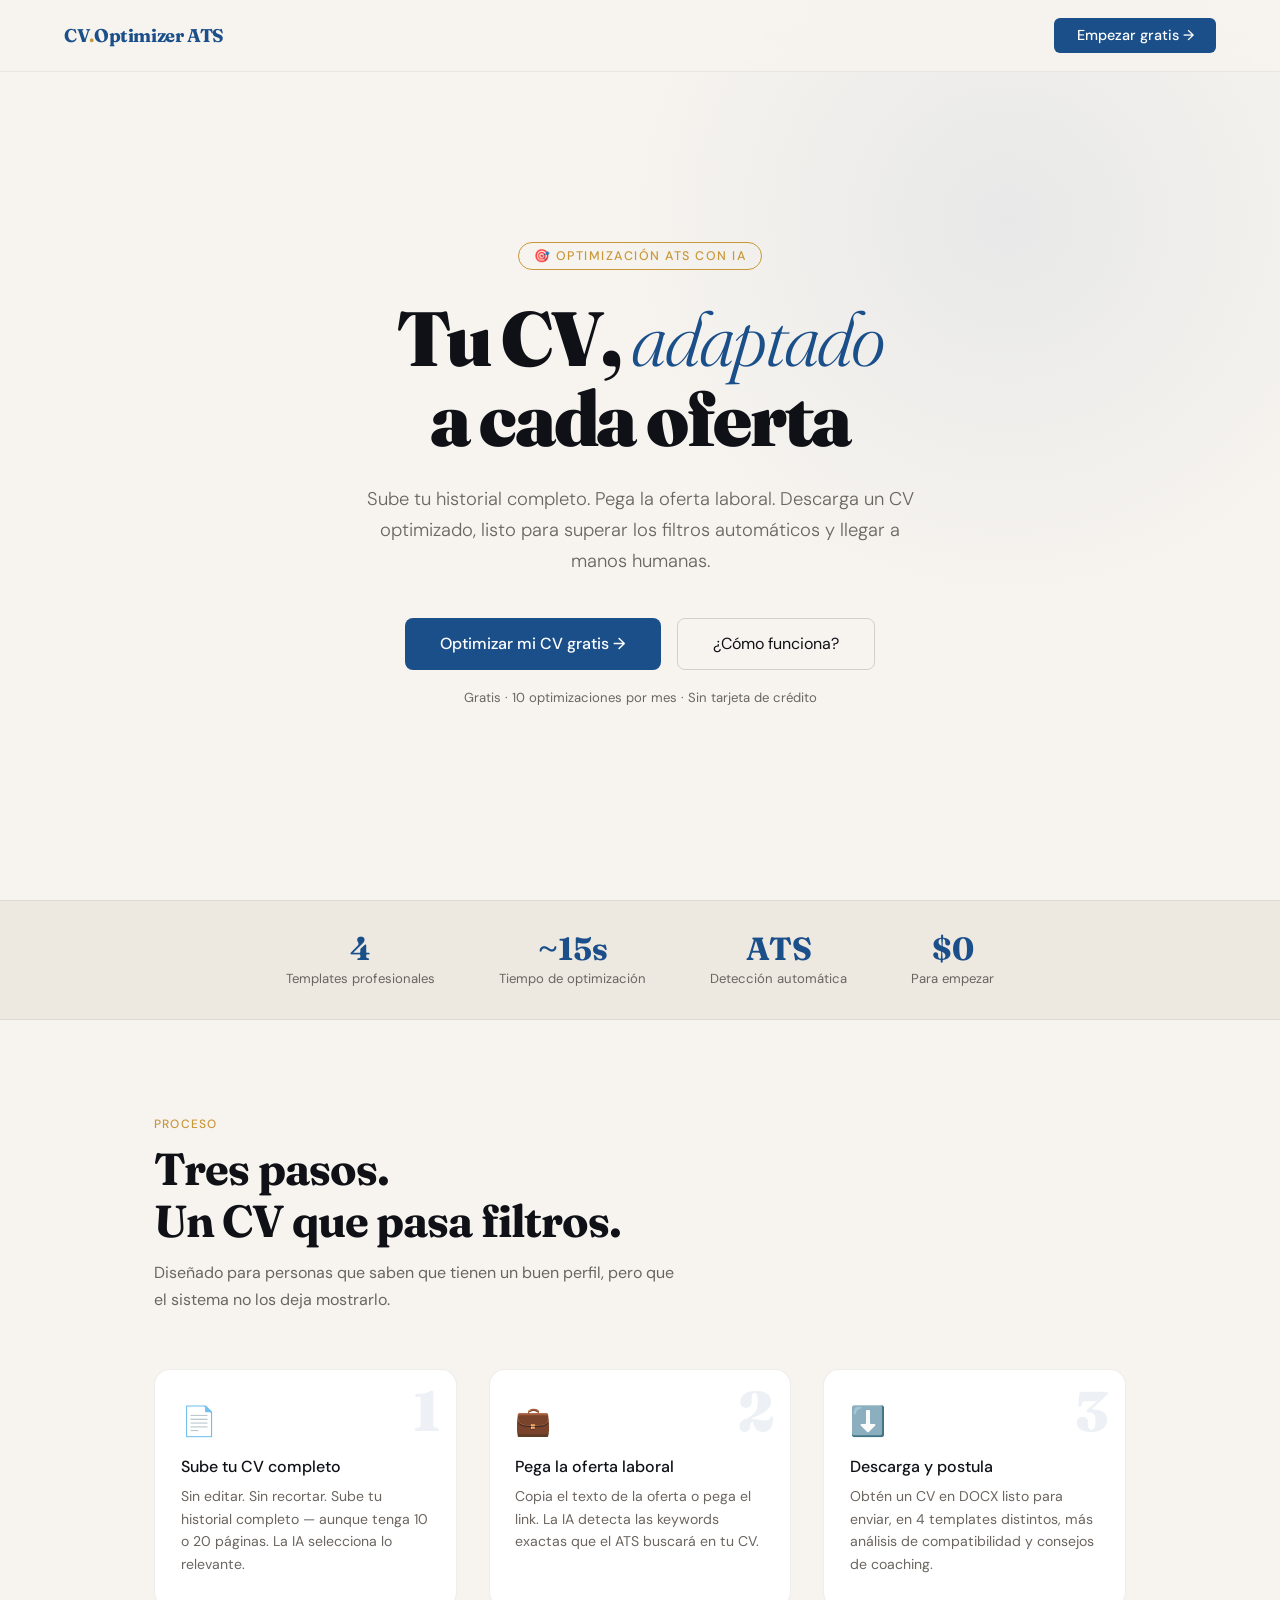
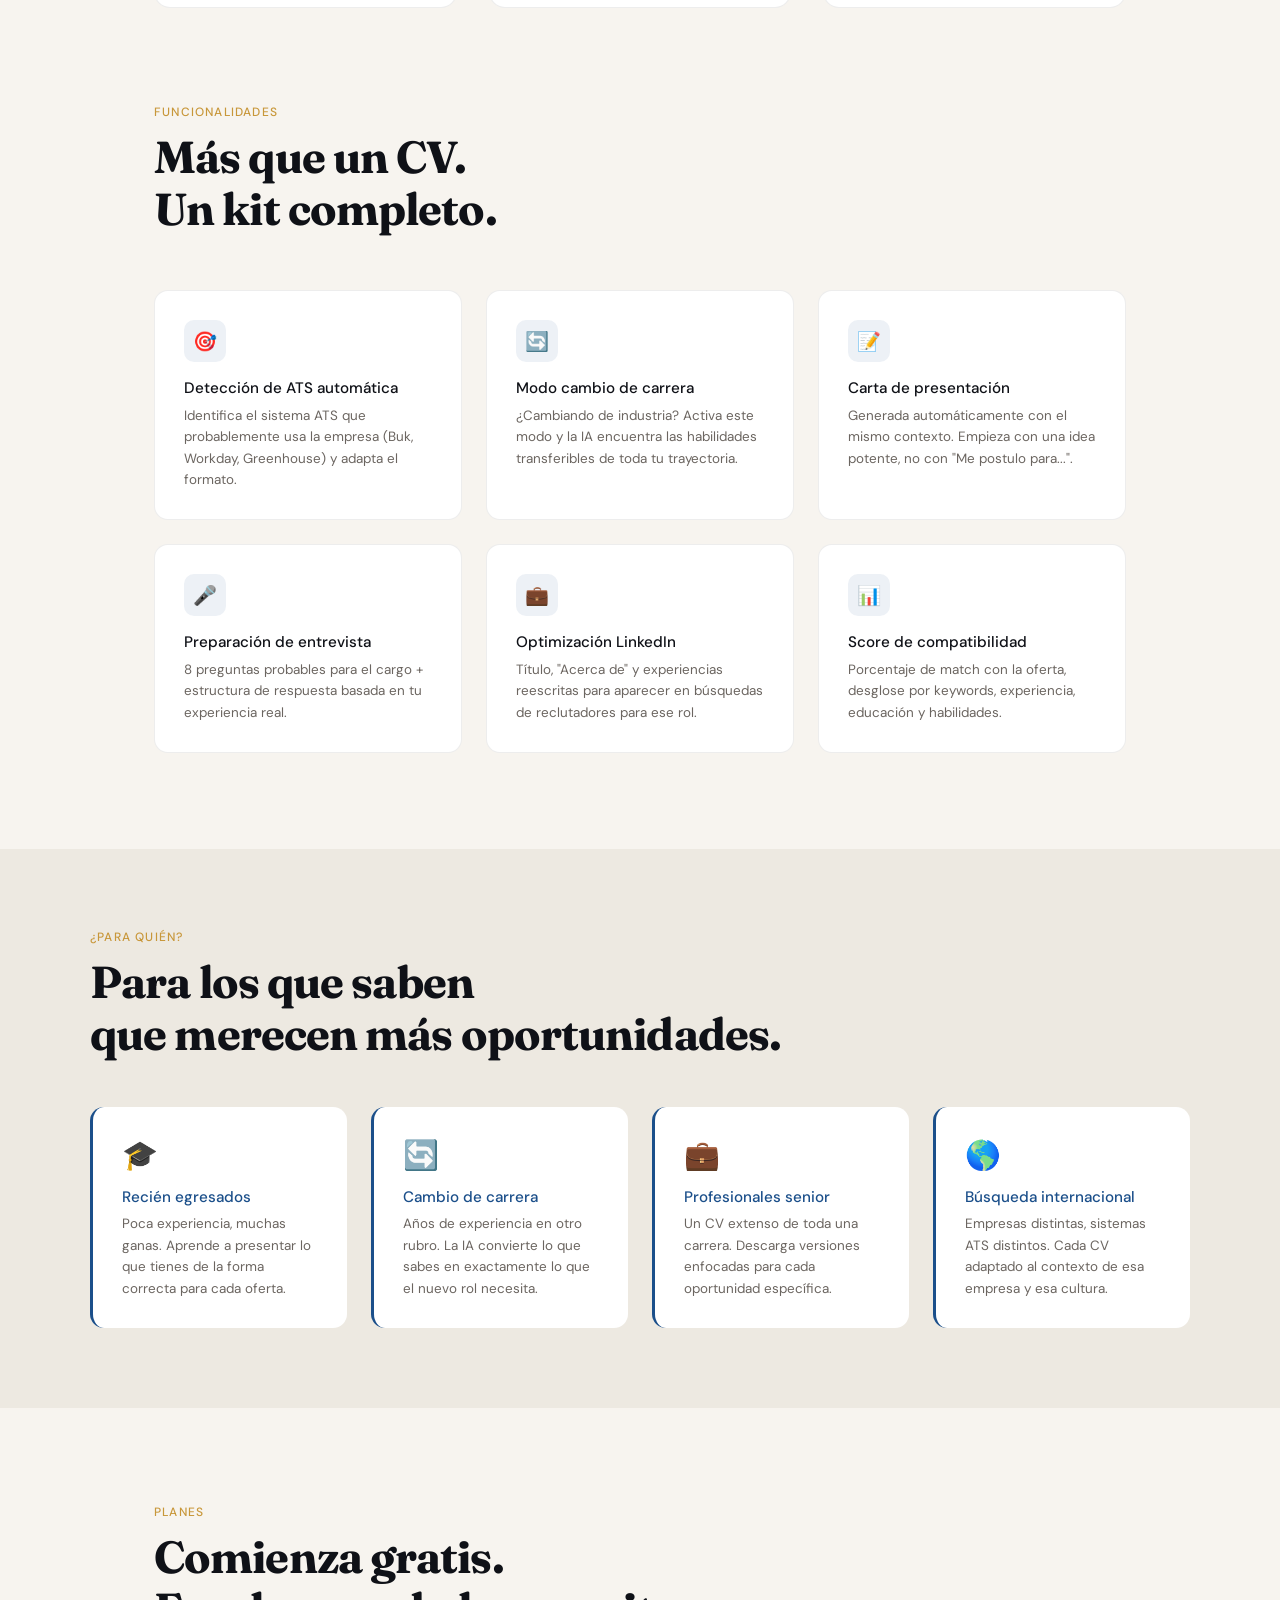
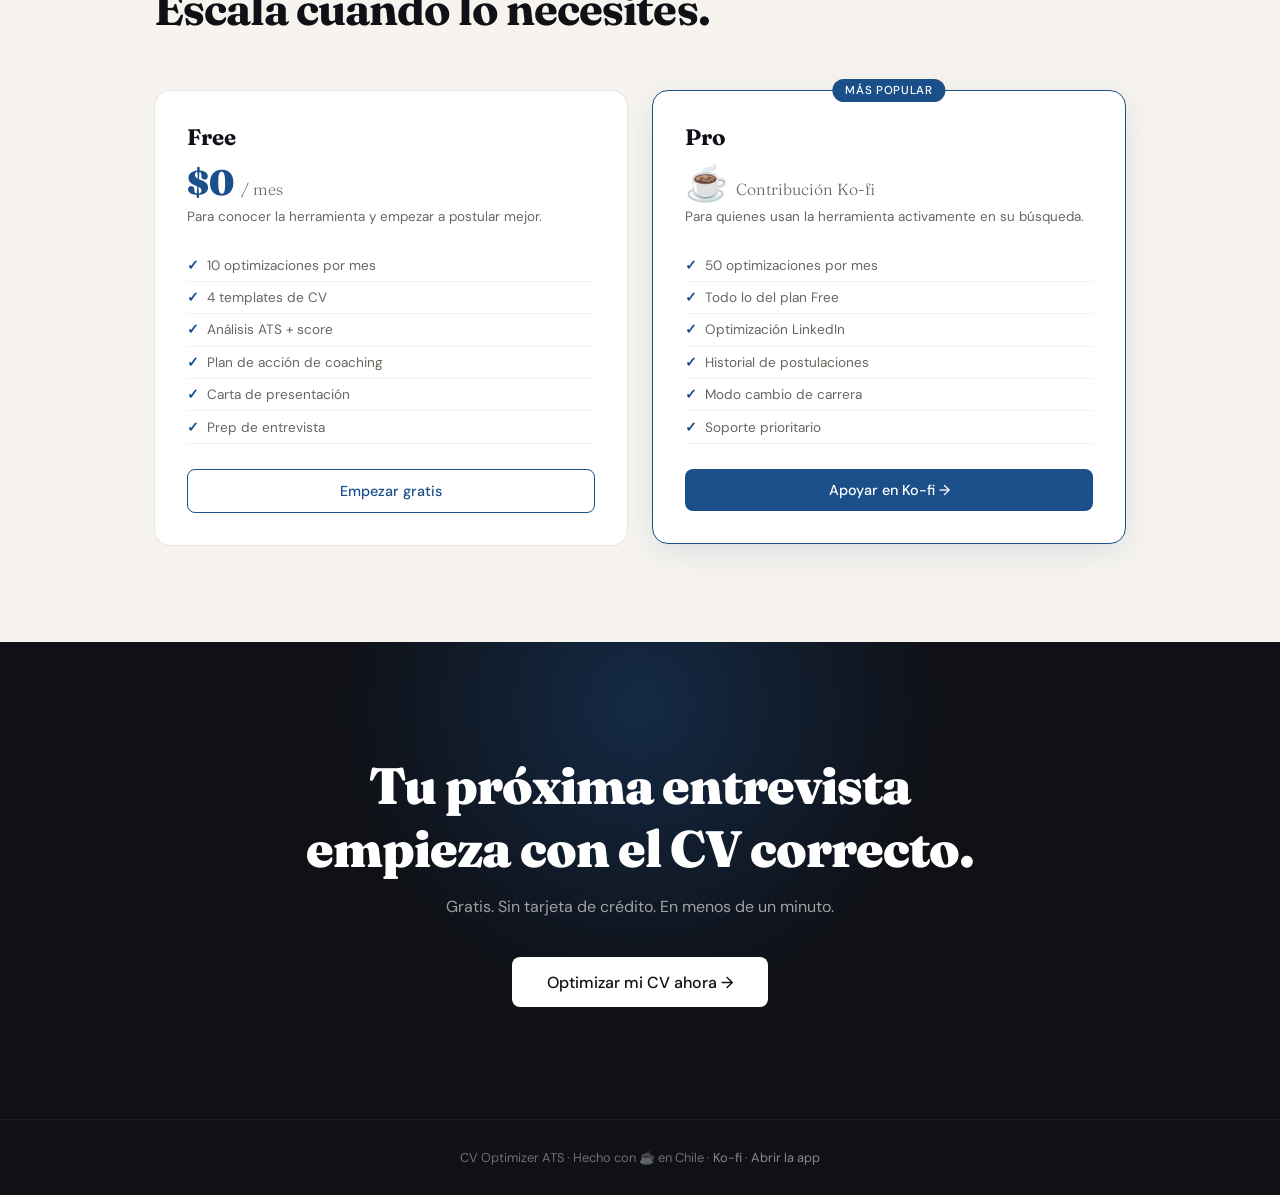
==== index.html @ 33d3f341 "Add files via upload" ====
<!DOCTYPE html>
<html lang="es">
<head>
  <meta charset="UTF-8">
  <meta name="viewport" content="width=device-width, initial-scale=1.0">
  <title>CV Optimizer ATS — Tu experiencia, optimizada para cada oportunidad</title>
  <meta name="description" content="Sube tu CV completo, pega la oferta laboral, descarga tu CV adaptado y listo para enviar. Supera los filtros ATS automáticos.">
  <link rel="preconnect" href="https://fonts.googleapis.com">
  <link href="https://fonts.googleapis.com/css2?family=Fraunces:ital,wght@0,300;0,700;0,900;1,300&family=DM+Sans:wght@300;400;500&display=swap" rel="stylesheet">
  <style>
    *, *::before, *::after { box-sizing: border-box; margin: 0; padding: 0; }

    :root {
      --ink:    #0F1117;
      --paper:  #F7F4EF;
      --cream:  #EDE9E1;
      --blue:   #1B4F8A;
      --blue-lt:#2E75B6;
      --gold:   #C8973A;
      --muted:  #6B6560;
      --white:  #FFFFFF;
    }

    html { scroll-behavior: smooth; }

    body {
      font-family: 'DM Sans', sans-serif;
      background: var(--paper);
      color: var(--ink);
      overflow-x: hidden;
    }

    /* ── NAV ── */
    nav {
      position: fixed; top: 0; left: 0; right: 0; z-index: 100;
      display: flex; align-items: center; justify-content: space-between;
      padding: 1.1rem 5%;
      background: rgba(247,244,239,0.92);
      backdrop-filter: blur(12px);
      border-bottom: 1px solid rgba(0,0,0,0.06);
    }
    .nav-logo {
      font-family: 'Fraunces', serif;
      font-weight: 700; font-size: 1.15rem;
      color: var(--blue); letter-spacing: -0.02em;
    }
    .nav-logo span { color: var(--gold); }
    .nav-cta {
      background: var(--blue); color: var(--white);
      padding: 0.55rem 1.4rem; border-radius: 6px;
      text-decoration: none; font-size: 0.9rem; font-weight: 500;
      transition: background 0.2s, transform 0.15s;
    }
    .nav-cta:hover { background: var(--blue-lt); transform: translateY(-1px); }

    /* ── HERO ── */
    .hero {
      min-height: 100vh;
      display: grid; place-items: center;
      padding: 8rem 5% 5rem;
      position: relative; overflow: hidden;
    }
    .hero::before {
      content: '';
      position: absolute; top: -20%; right: -10%;
      width: 70vw; height: 70vw; max-width: 800px; max-height: 800px;
      border-radius: 50%;
      background: radial-gradient(circle, rgba(27,79,138,0.07) 0%, transparent 70%);
      pointer-events: none;
    }
    .hero-inner { max-width: 780px; text-align: center; }

    .eyebrow {
      display: inline-block;
      font-size: 0.78rem; font-weight: 500; letter-spacing: 0.12em;
      text-transform: uppercase; color: var(--gold);
      border: 1px solid var(--gold); border-radius: 20px;
      padding: 0.3rem 0.9rem; margin-bottom: 1.8rem;
      opacity: 0; animation: fadeUp 0.6s 0.1s ease forwards;
    }
    h1 {
      font-family: 'Fraunces', serif;
      font-size: clamp(2.8rem, 6vw, 5rem);
      font-weight: 900; line-height: 1.05;
      letter-spacing: -0.03em; color: var(--ink);
      margin-bottom: 1.5rem;
      opacity: 0; animation: fadeUp 0.7s 0.2s ease forwards;
    }
    h1 em {
      font-style: italic; color: var(--blue);
      font-weight: 300;
    }
    .hero-sub {
      font-size: 1.15rem; color: var(--muted);
      line-height: 1.7; max-width: 560px; margin: 0 auto 2.5rem;
      font-weight: 300;
      opacity: 0; animation: fadeUp 0.7s 0.35s ease forwards;
    }
    .hero-btns {
      display: flex; gap: 1rem; justify-content: center; flex-wrap: wrap;
      opacity: 0; animation: fadeUp 0.7s 0.5s ease forwards;
    }
    .btn-primary {
      background: var(--blue); color: var(--white);
      padding: 0.9rem 2.2rem; border-radius: 8px;
      text-decoration: none; font-size: 1rem; font-weight: 500;
      transition: all 0.2s; display: inline-flex; align-items: center; gap: 0.5rem;
    }
    .btn-primary:hover { background: var(--blue-lt); transform: translateY(-2px); box-shadow: 0 8px 24px rgba(27,79,138,0.25); }
    .btn-secondary {
      background: transparent; color: var(--ink);
      padding: 0.9rem 2.2rem; border-radius: 8px;
      text-decoration: none; font-size: 1rem; font-weight: 400;
      border: 1.5px solid rgba(0,0,0,0.15);
      transition: all 0.2s;
    }
    .btn-secondary:hover { border-color: var(--blue); color: var(--blue); }

    .hero-note {
      margin-top: 1.2rem; font-size: 0.82rem; color: var(--muted);
      opacity: 0; animation: fadeUp 0.6s 0.65s ease forwards;
    }

    /* ── STATS STRIP ── */
    .stats {
      background: var(--cream);
      border-top: 1px solid rgba(0,0,0,0.07);
      border-bottom: 1px solid rgba(0,0,0,0.07);
      padding: 2rem 5%;
      display: flex; justify-content: center; gap: 4rem; flex-wrap: wrap;
    }
    .stat { text-align: center; }
    .stat-n {
      font-family: 'Fraunces', serif;
      font-size: 2rem; font-weight: 700; color: var(--blue);
      display: block; line-height: 1;
    }
    .stat-l { font-size: 0.82rem; color: var(--muted); margin-top: 0.3rem; }

    /* ── HOW IT WORKS ── */
    .section { padding: 6rem 5%; max-width: 1100px; margin: 0 auto; }
    .section-label {
      font-size: 0.75rem; font-weight: 500; letter-spacing: 0.1em;
      text-transform: uppercase; color: var(--gold); margin-bottom: 0.7rem;
    }
    .section-title {
      font-family: 'Fraunces', serif;
      font-size: clamp(1.8rem, 3.5vw, 2.8rem);
      font-weight: 700; line-height: 1.15;
      letter-spacing: -0.02em; margin-bottom: 0.8rem;
    }
    .section-sub { font-size: 1rem; color: var(--muted); max-width: 520px; line-height: 1.7; }

    .steps {
      display: grid;
      grid-template-columns: repeat(auto-fit, minmax(220px, 1fr));
      gap: 2rem; margin-top: 3.5rem;
    }
    .step {
      background: var(--white);
      border: 1px solid rgba(0,0,0,0.07);
      border-radius: 16px; padding: 2rem 1.6rem;
      position: relative; overflow: hidden;
      transition: transform 0.2s, box-shadow 0.2s;
    }
    .step:hover { transform: translateY(-4px); box-shadow: 0 12px 32px rgba(0,0,0,0.08); }
    .step-num {
      font-family: 'Fraunces', serif;
      font-size: 3.5rem; font-weight: 900; line-height: 1;
      color: rgba(27,79,138,0.08); position: absolute;
      top: 0.8rem; right: 1rem;
    }
    .step-icon { font-size: 1.8rem; margin-bottom: 1rem; }
    .step h3 { font-size: 1rem; font-weight: 500; margin-bottom: 0.5rem; }
    .step p { font-size: 0.88rem; color: var(--muted); line-height: 1.6; }

    /* ── FEATURES ── */
    .features-grid {
      display: grid;
      grid-template-columns: repeat(auto-fit, minmax(280px, 1fr));
      gap: 1.5rem; margin-top: 3.5rem;
    }
    .feature {
      padding: 1.8rem;
      border: 1px solid rgba(0,0,0,0.07);
      border-radius: 14px; background: var(--white);
      transition: border-color 0.2s;
    }
    .feature:hover { border-color: var(--blue-lt); }
    .feature-icon {
      width: 42px; height: 42px; border-radius: 10px;
      background: rgba(27,79,138,0.08);
      display: flex; align-items: center; justify-content: center;
      font-size: 1.2rem; margin-bottom: 1rem;
    }
    .feature h3 { font-size: 0.95rem; font-weight: 500; margin-bottom: 0.4rem; }
    .feature p { font-size: 0.84rem; color: var(--muted); line-height: 1.6; }

    /* ── WHO IT'S FOR ── */
    .personas {
      background: var(--cream);
      padding: 5rem 5%;
    }
    .personas-inner { max-width: 1100px; margin: 0 auto; }
    .personas-grid {
      display: grid;
      grid-template-columns: repeat(auto-fit, minmax(240px, 1fr));
      gap: 1.5rem; margin-top: 3rem;
    }
    .persona {
      background: var(--white); border-radius: 14px;
      padding: 1.8rem; border-left: 3px solid var(--blue);
    }
    .persona-emoji { font-size: 1.8rem; margin-bottom: 0.8rem; }
    .persona h3 { font-size: 0.95rem; font-weight: 500; margin-bottom: 0.4rem; color: var(--blue); }
    .persona p { font-size: 0.84rem; color: var(--muted); line-height: 1.6; }

    /* ── PLANS ── */
    .plans {
      display: grid;
      grid-template-columns: repeat(auto-fit, minmax(260px, 1fr));
      gap: 1.5rem; margin-top: 3.5rem; align-items: start;
    }
    .plan {
      border: 1.5px solid rgba(0,0,0,0.1);
      border-radius: 16px; padding: 2rem;
      background: var(--white);
    }
    .plan.featured {
      border-color: var(--blue);
      box-shadow: 0 8px 32px rgba(27,79,138,0.12);
      position: relative;
    }
    .plan-badge {
      position: absolute; top: -12px; left: 50%; transform: translateX(-50%);
      background: var(--blue); color: var(--white);
      font-size: 0.72rem; font-weight: 500; letter-spacing: 0.06em;
      padding: 0.25rem 0.8rem; border-radius: 20px;
      text-transform: uppercase;
    }
    .plan-name { font-family: 'Fraunces', serif; font-size: 1.4rem; font-weight: 700; }
    .plan-price {
      font-family: 'Fraunces', serif;
      font-size: 2.2rem; font-weight: 900; color: var(--blue);
      margin: 0.6rem 0 0.2rem;
    }
    .plan-price span { font-size: 1rem; font-weight: 300; color: var(--muted); }
    .plan-desc { font-size: 0.84rem; color: var(--muted); margin-bottom: 1.4rem; line-height: 1.5; }
    .plan-features { list-style: none; }
    .plan-features li {
      font-size: 0.85rem; padding: 0.45rem 0;
      border-bottom: 1px solid rgba(0,0,0,0.05);
      display: flex; align-items: flex-start; gap: 0.5rem; color: var(--muted);
    }
    .plan-features li::before { content: '✓'; color: var(--blue); flex-shrink: 0; font-weight: 600; }
    .plan-cta {
      display: block; text-align: center; margin-top: 1.6rem;
      background: var(--blue); color: var(--white);
      padding: 0.75rem; border-radius: 8px;
      text-decoration: none; font-size: 0.9rem; font-weight: 500;
      transition: background 0.2s;
    }
    .plan-cta:hover { background: var(--blue-lt); }
    .plan-cta.outline {
      background: transparent; color: var(--blue);
      border: 1.5px solid var(--blue);
    }
    .plan-cta.outline:hover { background: rgba(27,79,138,0.05); }

    /* ── CTA FINAL ── */
    .cta-section {
      text-align: center; padding: 7rem 5%;
      background: var(--ink); color: var(--white);
      position: relative; overflow: hidden;
    }
    .cta-section::before {
      content: '';
      position: absolute; top: -50%; left: 50%; transform: translateX(-50%);
      width: 600px; height: 600px; border-radius: 50%;
      background: radial-gradient(circle, rgba(27,79,138,0.4) 0%, transparent 70%);
      pointer-events: none;
    }
    .cta-section h2 {
      font-family: 'Fraunces', serif;
      font-size: clamp(2rem, 4vw, 3.5rem);
      font-weight: 900; letter-spacing: -0.02em;
      margin-bottom: 1rem; position: relative;
    }
    .cta-section p { color: rgba(255,255,255,0.6); margin-bottom: 2.5rem; font-size: 1rem; position: relative; }
    .cta-section .btn-primary { background: var(--white); color: var(--ink); position: relative; }
    .cta-section .btn-primary:hover { background: var(--cream); }

    /* ── FOOTER ── */
    footer {
      background: var(--ink); color: rgba(255,255,255,0.4);
      text-align: center; padding: 1.8rem 5%;
      font-size: 0.8rem; border-top: 1px solid rgba(255,255,255,0.06);
    }
    footer a { color: rgba(255,255,255,0.5); text-decoration: none; }
    footer a:hover { color: var(--white); }

    /* ── ANIMATIONS ── */
    @keyframes fadeUp {
      from { opacity: 0; transform: translateY(20px); }
      to   { opacity: 1; transform: translateY(0); }
    }
    .reveal {
      opacity: 0; transform: translateY(24px);
      transition: opacity 0.6s ease, transform 0.6s ease;
    }
    .reveal.visible { opacity: 1; transform: translateY(0); }

    /* ── RESPONSIVE ── */
    @media (max-width: 640px) {
      .stats { gap: 2rem; }
      .hero-btns { flex-direction: column; align-items: center; }
      .btn-primary, .btn-secondary { width: 100%; text-align: center; justify-content: center; }
    }
  </style>
</head>
<body>

  <!-- NAV -->
  <nav>
    <div class="nav-logo">CV<span>.</span>Optimizer ATS</div>
    <a href="https://analyze-this-v2.streamlit.app" class="nav-cta" target="_blank">Empezar gratis →</a>
  </nav>

  <!-- HERO -->
  <section class="hero">
    <div class="hero-inner">
      <span class="eyebrow">🎯 Optimización ATS con IA</span>
      <h1>Tu CV, <em>adaptado</em><br>a cada oferta</h1>
      <p class="hero-sub">
        Sube tu historial completo. Pega la oferta laboral. 
        Descarga un CV optimizado, listo para superar los filtros automáticos y llegar a manos humanas.
      </p>
      <div class="hero-btns">
        <a href="https://analyze-this-v2.streamlit.app" class="btn-primary" target="_blank">
          Optimizar mi CV gratis →
        </a>
        <a href="#como-funciona" class="btn-secondary">¿Cómo funciona?</a>
      </div>
      <p class="hero-note">Gratis · 10 optimizaciones por mes · Sin tarjeta de crédito</p>
    </div>
  </section>

  <!-- STATS -->
  <div class="stats reveal">
    <div class="stat">
      <span class="stat-n">4</span>
      <div class="stat-l">Templates profesionales</div>
    </div>
    <div class="stat">
      <span class="stat-n">~15s</span>
      <div class="stat-l">Tiempo de optimización</div>
    </div>
    <div class="stat">
      <span class="stat-n">ATS</span>
      <div class="stat-l">Detección automática</div>
    </div>
    <div class="stat">
      <span class="stat-n">$0</span>
      <div class="stat-l">Para empezar</div>
    </div>
  </div>

  <!-- HOW IT WORKS -->
  <section class="section" id="como-funciona">
    <div class="reveal">
      <p class="section-label">Proceso</p>
      <h2 class="section-title">Tres pasos.<br>Un CV que pasa filtros.</h2>
      <p class="section-sub">Diseñado para personas que saben que tienen un buen perfil, pero que el sistema no los deja mostrarlo.</p>
    </div>
    <div class="steps">
      <div class="step reveal">
        <div class="step-num">1</div>
        <div class="step-icon">📄</div>
        <h3>Sube tu CV completo</h3>
        <p>Sin editar. Sin recortar. Sube tu historial completo — aunque tenga 10 o 20 páginas. La IA selecciona lo relevante.</p>
      </div>
      <div class="step reveal">
        <div class="step-num">2</div>
        <div class="step-icon">💼</div>
        <h3>Pega la oferta laboral</h3>
        <p>Copia el texto de la oferta o pega el link. La IA detecta las keywords exactas que el ATS buscará en tu CV.</p>
      </div>
      <div class="step reveal">
        <div class="step-num">3</div>
        <div class="step-icon">⬇️</div>
        <h3>Descarga y postula</h3>
        <p>Obtén un CV en DOCX listo para enviar, en 4 templates distintos, más análisis de compatibilidad y consejos de coaching.</p>
      </div>
    </div>
  </section>

  <!-- FEATURES -->
  <section class="section" style="padding-top:0">
    <div class="reveal">
      <p class="section-label">Funcionalidades</p>
      <h2 class="section-title">Más que un CV.<br>Un kit completo.</h2>
    </div>
    <div class="features-grid">
      <div class="feature reveal">
        <div class="feature-icon">🎯</div>
        <h3>Detección de ATS automática</h3>
        <p>Identifica el sistema ATS que probablemente usa la empresa (Buk, Workday, Greenhouse) y adapta el formato.</p>
      </div>
      <div class="feature reveal">
        <div class="feature-icon">🔄</div>
        <h3>Modo cambio de carrera</h3>
        <p>¿Cambiando de industria? Activa este modo y la IA encuentra las habilidades transferibles de toda tu trayectoria.</p>
      </div>
      <div class="feature reveal">
        <div class="feature-icon">📝</div>
        <h3>Carta de presentación</h3>
        <p>Generada automáticamente con el mismo contexto. Empieza con una idea potente, no con "Me postulo para...".</p>
      </div>
      <div class="feature reveal">
        <div class="feature-icon">🎤</div>
        <h3>Preparación de entrevista</h3>
        <p>8 preguntas probables para el cargo + estructura de respuesta basada en tu experiencia real.</p>
      </div>
      <div class="feature reveal">
        <div class="feature-icon">💼</div>
        <h3>Optimización LinkedIn</h3>
        <p>Título, "Acerca de" y experiencias reescritas para aparecer en búsquedas de reclutadores para ese rol.</p>
      </div>
      <div class="feature reveal">
        <div class="feature-icon">📊</div>
        <h3>Score de compatibilidad</h3>
        <p>Porcentaje de match con la oferta, desglose por keywords, experiencia, educación y habilidades.</p>
      </div>
    </div>
  </section>

  <!-- WHO IT'S FOR -->
  <section class="personas">
    <div class="personas-inner">
      <div class="reveal">
        <p class="section-label">¿Para quién?</p>
        <h2 class="section-title">Para los que saben<br>que merecen más oportunidades.</h2>
      </div>
      <div class="personas-grid">
        <div class="persona reveal">
          <div class="persona-emoji">🎓</div>
          <h3>Recién egresados</h3>
          <p>Poca experiencia, muchas ganas. Aprende a presentar lo que tienes de la forma correcta para cada oferta.</p>
        </div>
        <div class="persona reveal">
          <div class="persona-emoji">🔄</div>
          <h3>Cambio de carrera</h3>
          <p>Años de experiencia en otro rubro. La IA convierte lo que sabes en exactamente lo que el nuevo rol necesita.</p>
        </div>
        <div class="persona reveal">
          <div class="persona-emoji">💼</div>
          <h3>Profesionales senior</h3>
          <p>Un CV extenso de toda una carrera. Descarga versiones enfocadas para cada oportunidad específica.</p>
        </div>
        <div class="persona reveal">
          <div class="persona-emoji">🌎</div>
          <h3>Búsqueda internacional</h3>
          <p>Empresas distintas, sistemas ATS distintos. Cada CV adaptado al contexto de esa empresa y esa cultura.</p>
        </div>
      </div>
    </div>
  </section>

  <!-- PLANS -->
  <section class="section" id="planes">
    <div class="reveal">
      <p class="section-label">Planes</p>
      <h2 class="section-title">Comienza gratis.<br>Escala cuando lo necesites.</h2>
    </div>
    <div class="plans">
      <div class="plan reveal">
        <div class="plan-name">Free</div>
        <div class="plan-price">$0 <span>/ mes</span></div>
        <p class="plan-desc">Para conocer la herramienta y empezar a postular mejor.</p>
        <ul class="plan-features">
          <li>10 optimizaciones por mes</li>
          <li>4 templates de CV</li>
          <li>Análisis ATS + score</li>
          <li>Plan de acción de coaching</li>
          <li>Carta de presentación</li>
          <li>Prep de entrevista</li>
        </ul>
        <a href="https://analyze-this-v2.streamlit.app" class="plan-cta outline" target="_blank">Empezar gratis</a>
      </div>
      <div class="plan featured reveal">
        <div class="plan-badge">Más popular</div>
        <div class="plan-name">Pro</div>
        <div class="plan-price">☕ <span>Contribución Ko-fi</span></div>
        <p class="plan-desc">Para quienes usan la herramienta activamente en su búsqueda.</p>
        <ul class="plan-features">
          <li>50 optimizaciones por mes</li>
          <li>Todo lo del plan Free</li>
          <li>Optimización LinkedIn</li>
          <li>Historial de postulaciones</li>
          <li>Modo cambio de carrera</li>
          <li>Soporte prioritario</li>
        </ul>
        <a href="https://ko-fi.com/analyzethis" class="plan-cta" target="_blank">Apoyar en Ko-fi →</a>
      </div>
    </div>
  </section>

  <!-- CTA FINAL -->
  <section class="cta-section">
    <h2>Tu próxima entrevista<br>empieza con el CV correcto.</h2>
    <p>Gratis. Sin tarjeta de crédito. En menos de un minuto.</p>
    <a href="https://analyze-this-v2.streamlit.app" class="btn-primary" target="_blank">
      Optimizar mi CV ahora →
    </a>
  </section>

  <!-- FOOTER -->
  <footer>
    <p>
      CV Optimizer ATS · Hecho con ☕ en Chile ·
      <a href="https://ko-fi.com/analyzethis" target="_blank">Ko-fi</a> ·
      <a href="https://analyze-this-v2.streamlit.app" target="_blank">Abrir la app</a>
    </p>
  </footer>

  <script>
    // Scroll reveal
    const observer = new IntersectionObserver((entries) => {
      entries.forEach(e => {
        if (e.isIntersecting) {
          e.target.classList.add('visible');
          // Stagger children
          const children = e.target.parentElement?.querySelectorAll('.reveal');
          if (children) {
            [...children].forEach((el, i) => {
              el.style.transitionDelay = `${i * 0.08}s`;
            });
          }
        }
      });
    }, { threshold: 0.1, rootMargin: '0px 0px -40px 0px' });

    document.querySelectorAll('.reveal').forEach(el => observer.observe(el));
  </script>
</body>
</html>
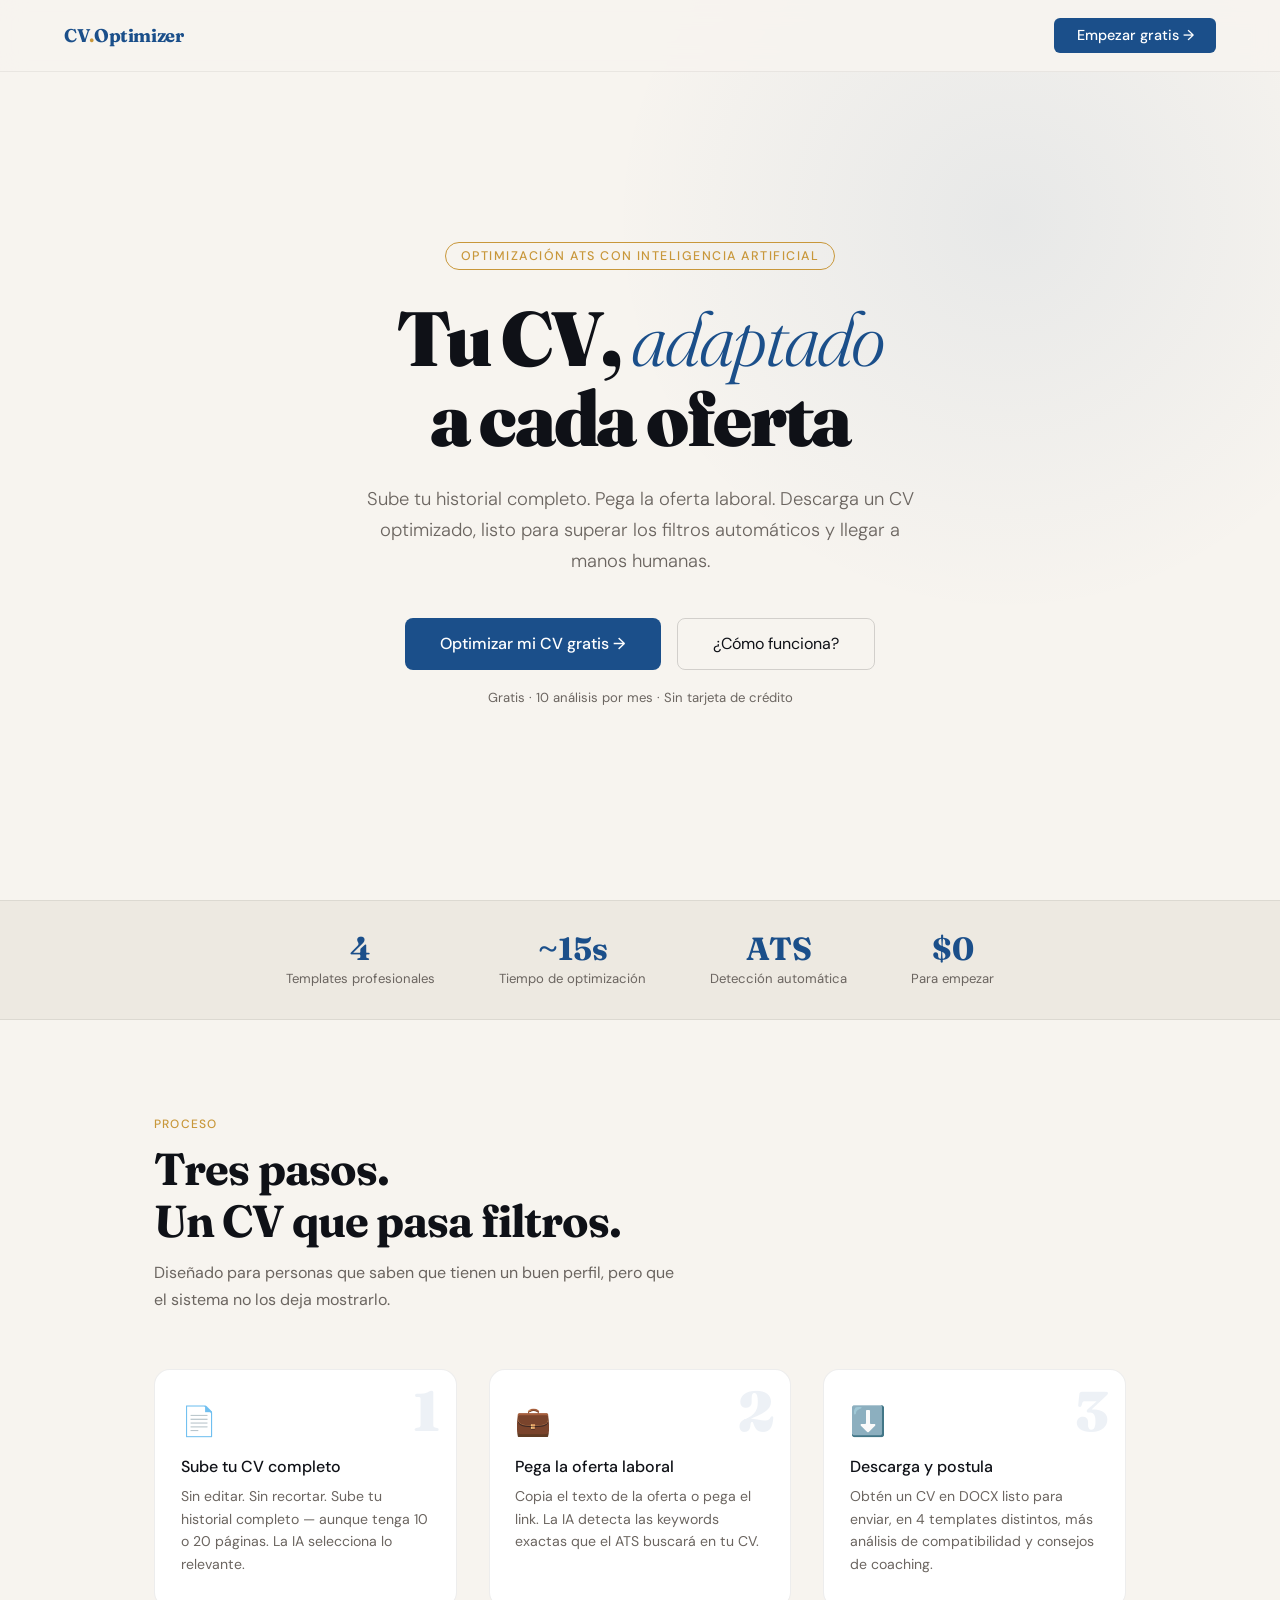
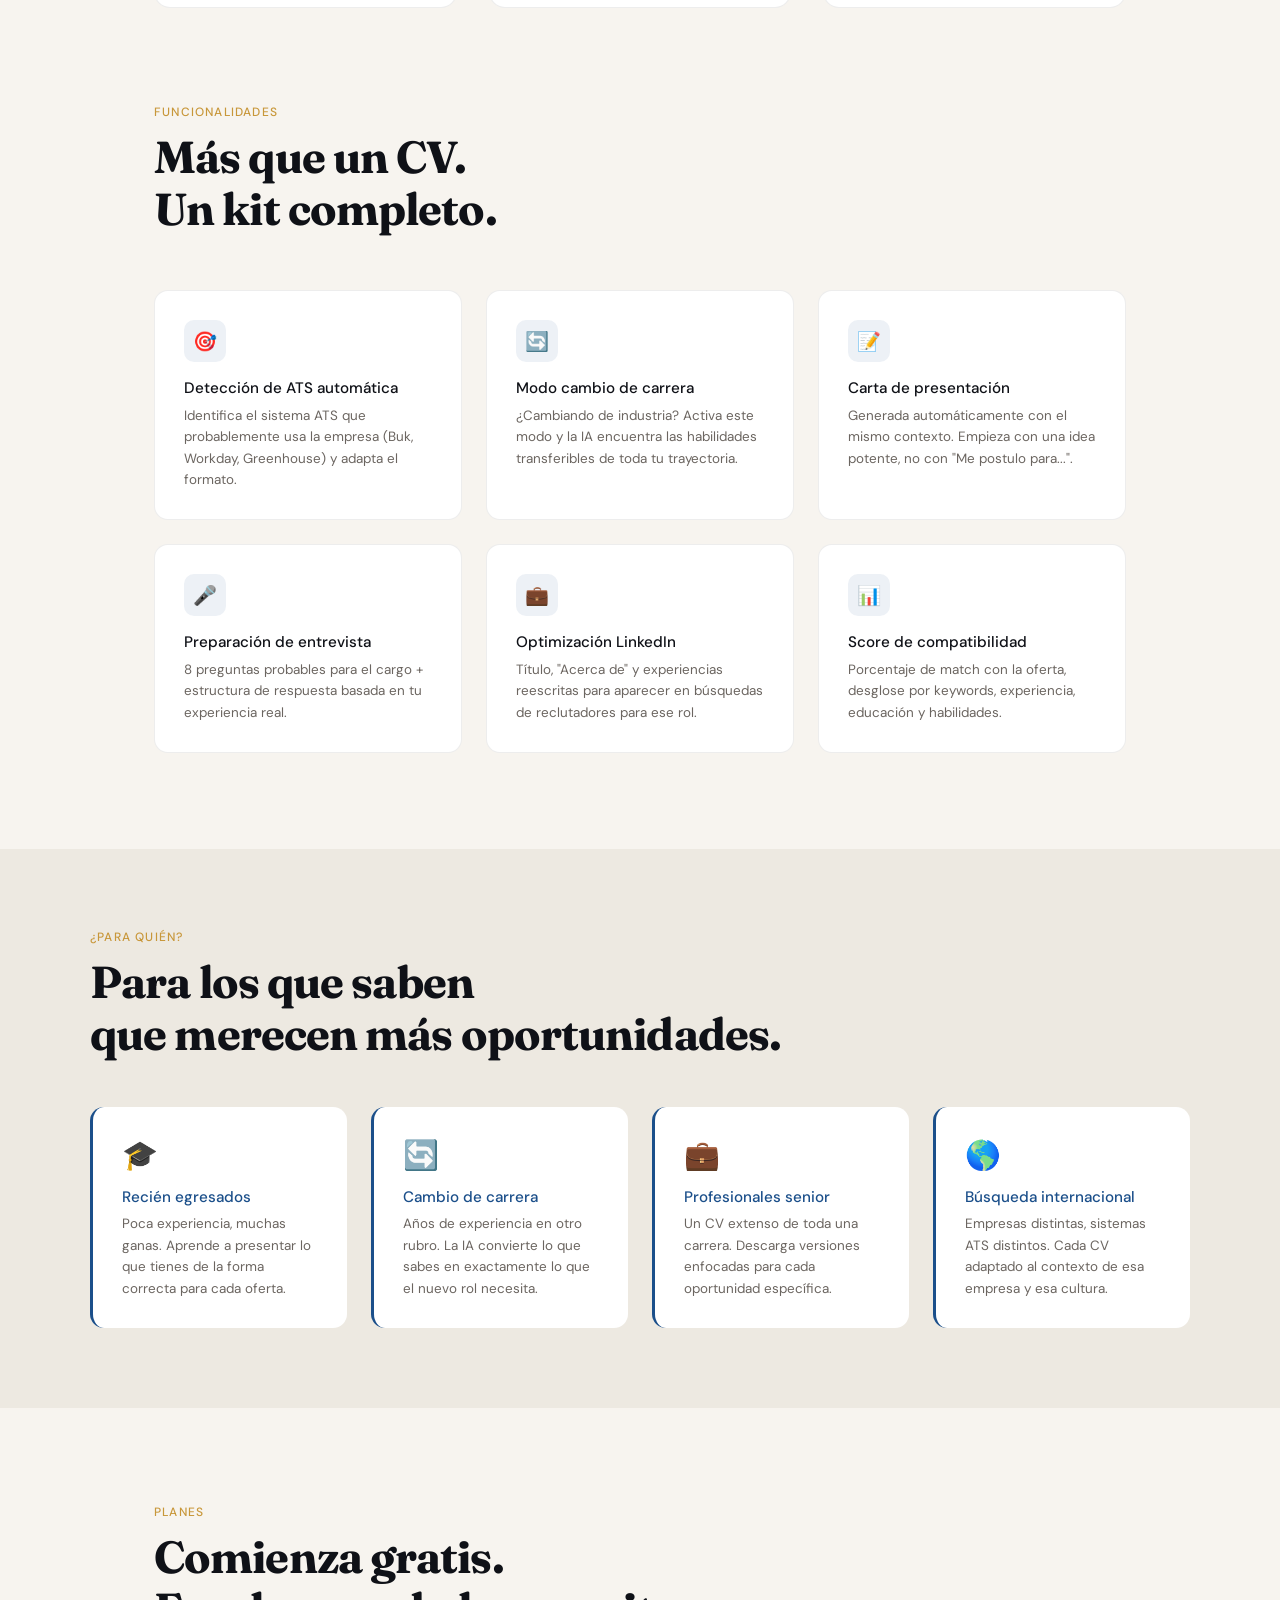
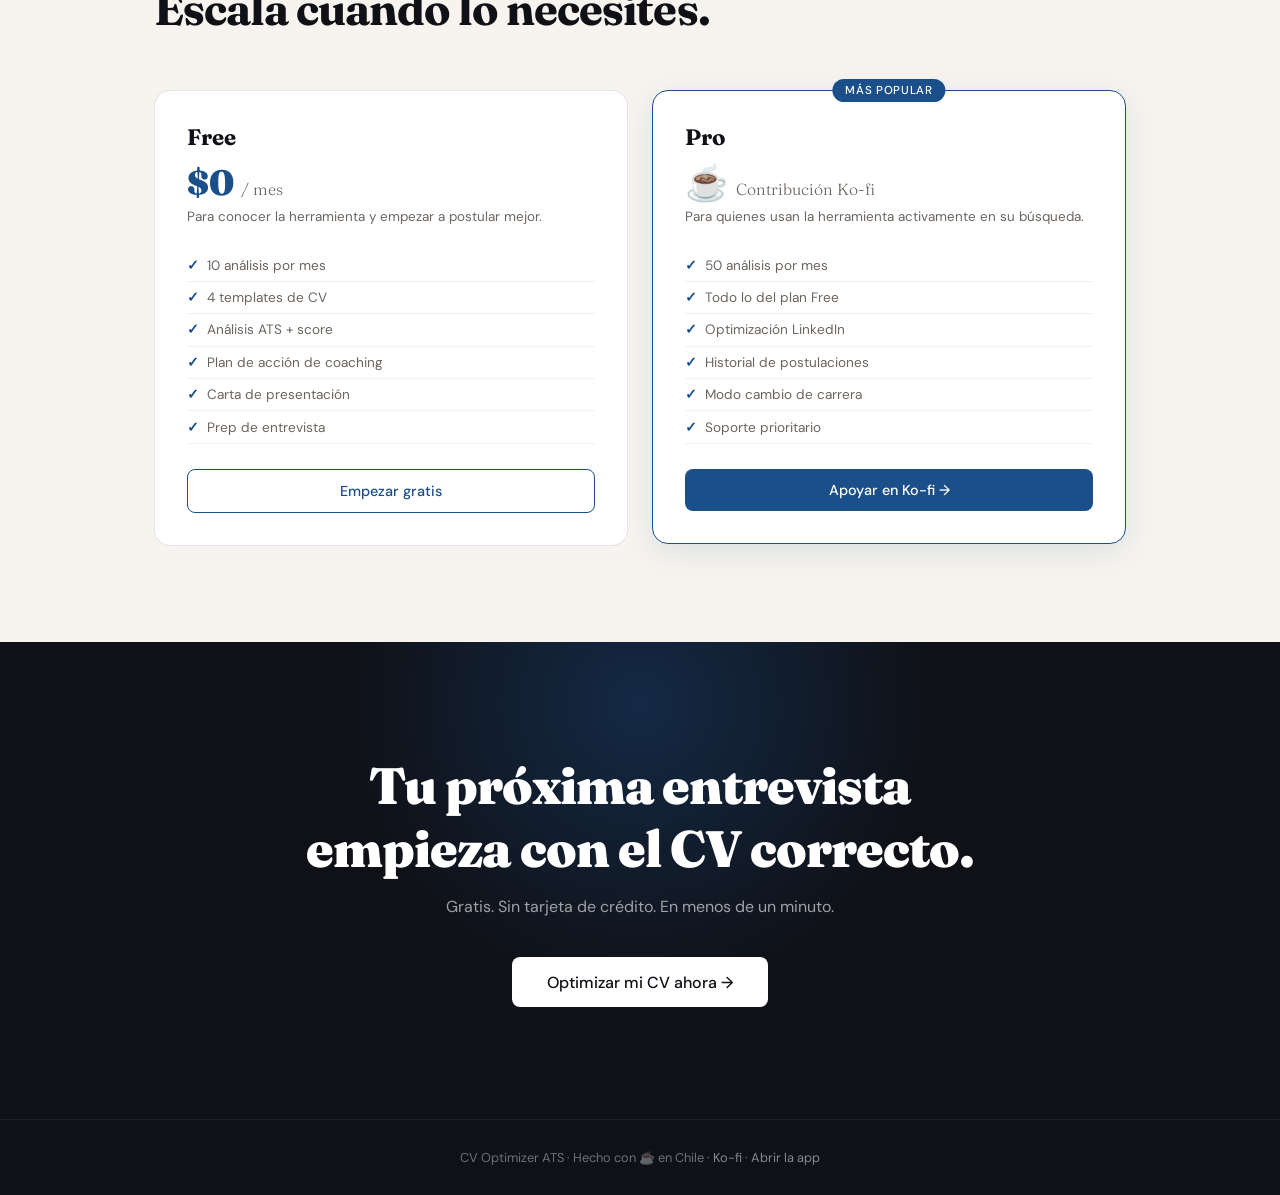
==== commit 4078f7cf: "Add files via upload" ====
--- a/index.html
+++ b/index.html
@@ -322,14 +322,14 @@
 
   <!-- NAV -->
   <nav>
-    <div class="nav-logo">CV<span>.</span>Optimizer ATS</div>
+    <div class="nav-logo">CV<span>.</span>Optimizer</div>
     <a href="https://analyze-this-v2.streamlit.app" class="nav-cta" target="_blank">Empezar gratis →</a>
   </nav>
 
   <!-- HERO -->
   <section class="hero">
     <div class="hero-inner">
-      <span class="eyebrow">🎯 Optimización ATS con IA</span>
+      <span class="eyebrow">Optimización ATS con Inteligencia Artificial</span>
       <h1>Tu CV, <em>adaptado</em><br>a cada oferta</h1>
       <p class="hero-sub">
         Sube tu historial completo. Pega la oferta laboral. 
@@ -341,7 +341,7 @@
         </a>
         <a href="#como-funciona" class="btn-secondary">¿Cómo funciona?</a>
       </div>
-      <p class="hero-note">Gratis · 10 optimizaciones por mes · Sin tarjeta de crédito</p>
+      <p class="hero-note">Gratis · 10 análisis por mes · Sin tarjeta de crédito</p>
     </div>
   </section>
 
@@ -478,7 +478,7 @@
         <div class="plan-price">$0 <span>/ mes</span></div>
         <p class="plan-desc">Para conocer la herramienta y empezar a postular mejor.</p>
         <ul class="plan-features">
-          <li>10 optimizaciones por mes</li>
+          <li>10 análisis por mes</li>
           <li>4 templates de CV</li>
           <li>Análisis ATS + score</li>
           <li>Plan de acción de coaching</li>
@@ -493,7 +493,7 @@
         <div class="plan-price">☕ <span>Contribución Ko-fi</span></div>
         <p class="plan-desc">Para quienes usan la herramienta activamente en su búsqueda.</p>
         <ul class="plan-features">
-          <li>50 optimizaciones por mes</li>
+          <li>50 análisis por mes</li>
           <li>Todo lo del plan Free</li>
           <li>Optimización LinkedIn</li>
           <li>Historial de postulaciones</li>
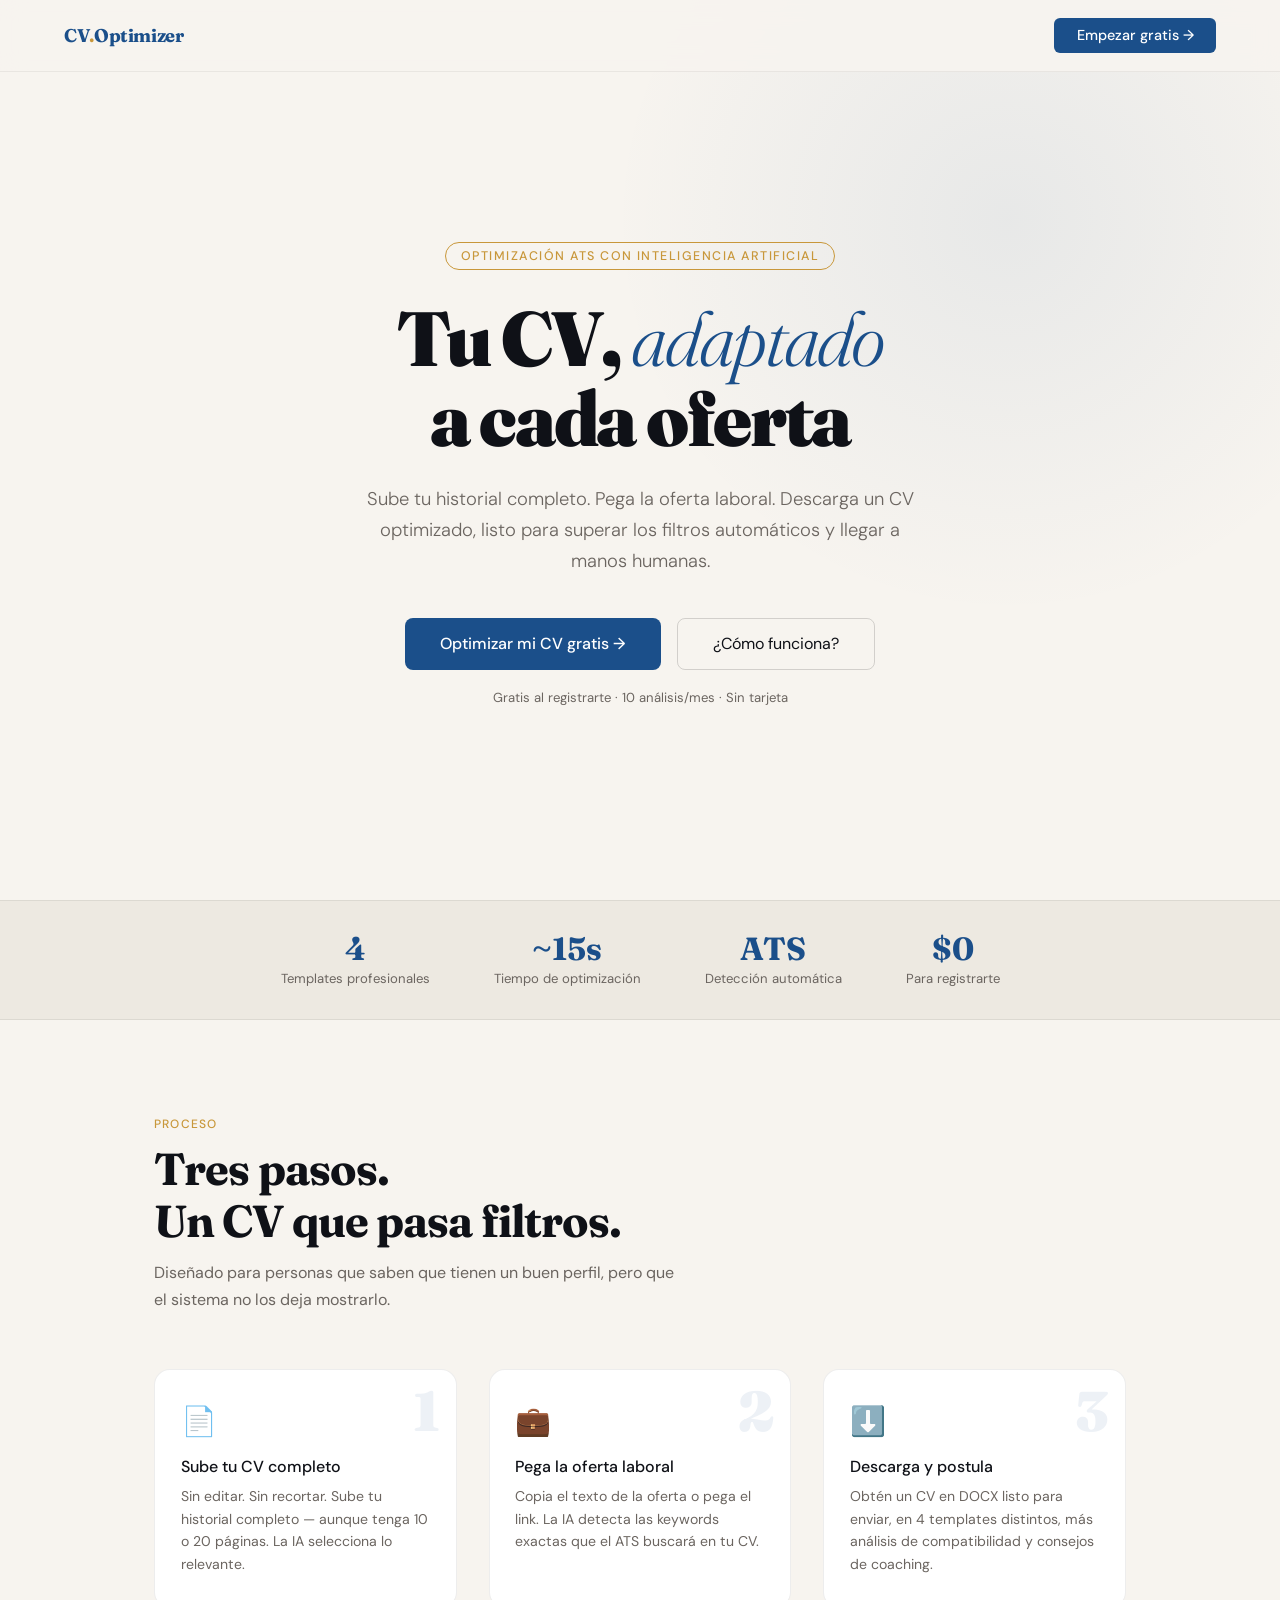
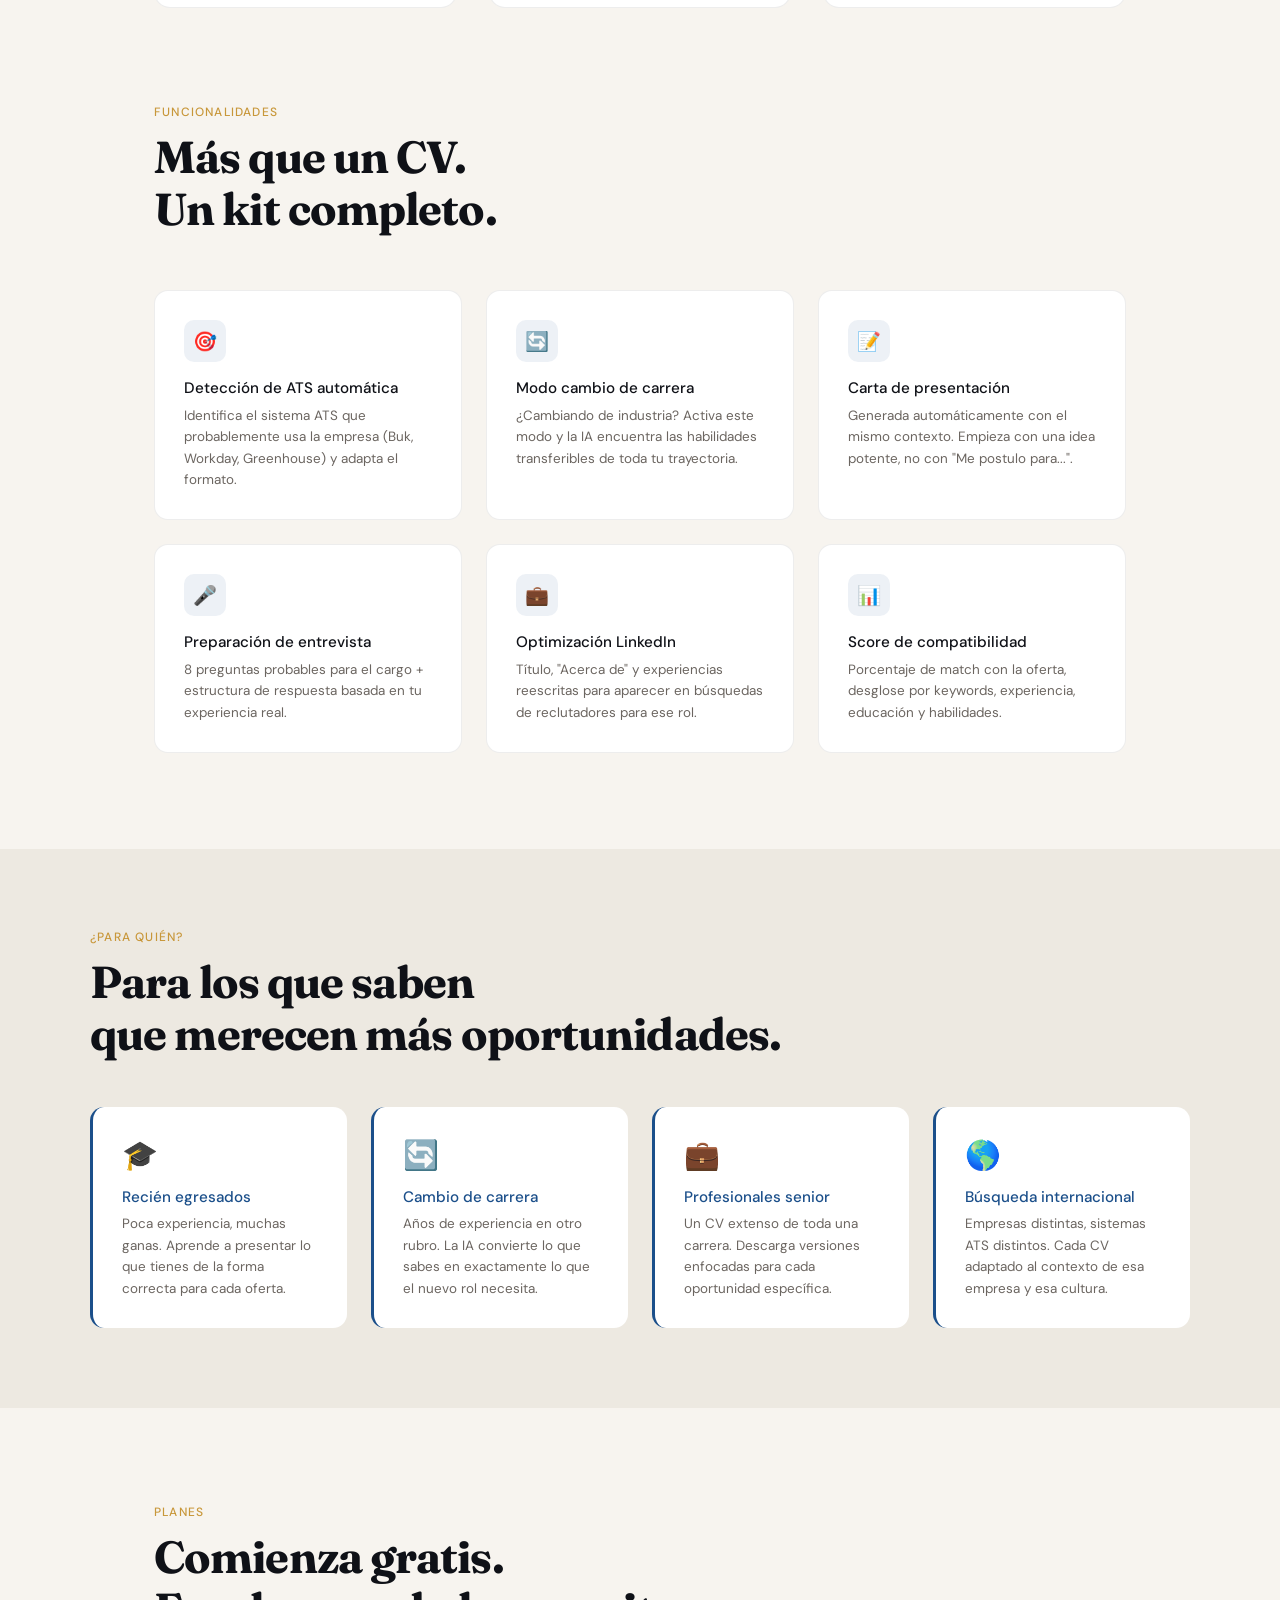
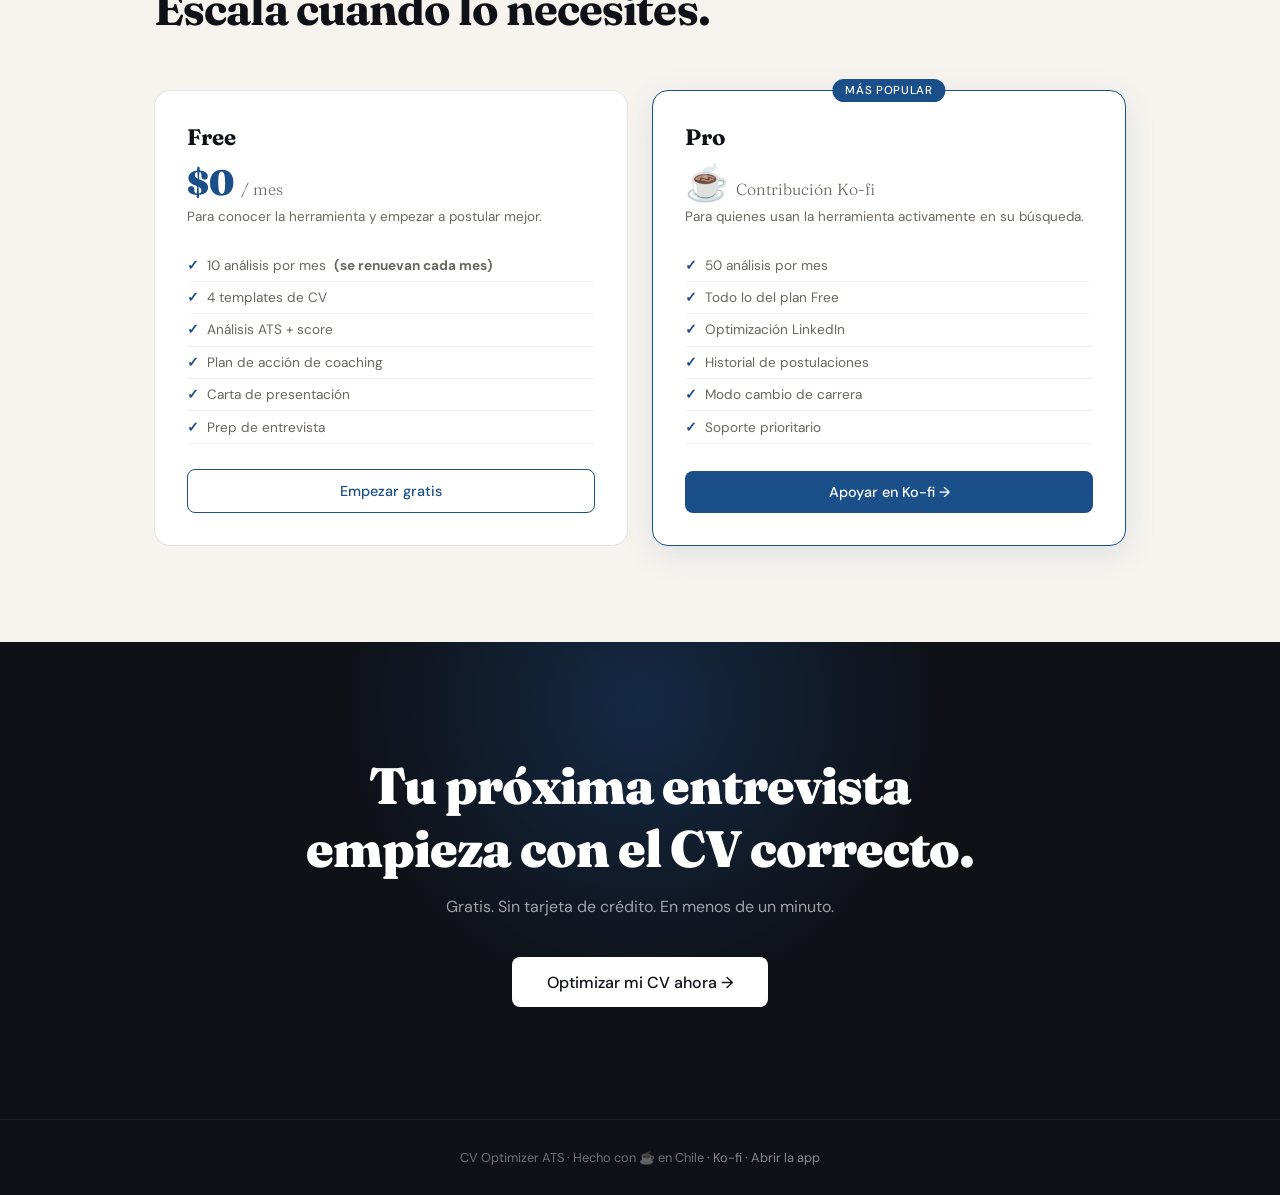
==== commit ac179447: "Add files via upload" ====
--- a/index.html
+++ b/index.html
@@ -219,8 +219,10 @@
     .plans {
       display: grid;
       grid-template-columns: repeat(auto-fit, minmax(260px, 1fr));
-      gap: 1.5rem; margin-top: 3.5rem; align-items: start;
-    }
+      gap: 1.5rem; margin-top: 3.5rem; align-items: stretch;
+    }
+    .plan { display: flex; flex-direction: column; }
+    .plan-features { flex: 1; }
     .plan {
       border: 1.5px solid rgba(0,0,0,0.1);
       border-radius: 16px; padding: 2rem;
@@ -341,7 +343,7 @@
         </a>
         <a href="#como-funciona" class="btn-secondary">¿Cómo funciona?</a>
       </div>
-      <p class="hero-note">Gratis · 10 análisis por mes · Sin tarjeta de crédito</p>
+      <p class="hero-note">Gratis al registrarte · 10 análisis/mes · Sin tarjeta</p>
     </div>
   </section>
 
@@ -361,7 +363,7 @@
     </div>
     <div class="stat">
       <span class="stat-n">$0</span>
-      <div class="stat-l">Para empezar</div>
+      <div class="stat-l">Para registrarte</div>
     </div>
   </div>
 
@@ -478,7 +480,7 @@
         <div class="plan-price">$0 <span>/ mes</span></div>
         <p class="plan-desc">Para conocer la herramienta y empezar a postular mejor.</p>
         <ul class="plan-features">
-          <li>10 análisis por mes</li>
+          <li>10 análisis por mes <strong>(se renuevan cada mes)</strong></li>
           <li>4 templates de CV</li>
           <li>Análisis ATS + score</li>
           <li>Plan de acción de coaching</li>
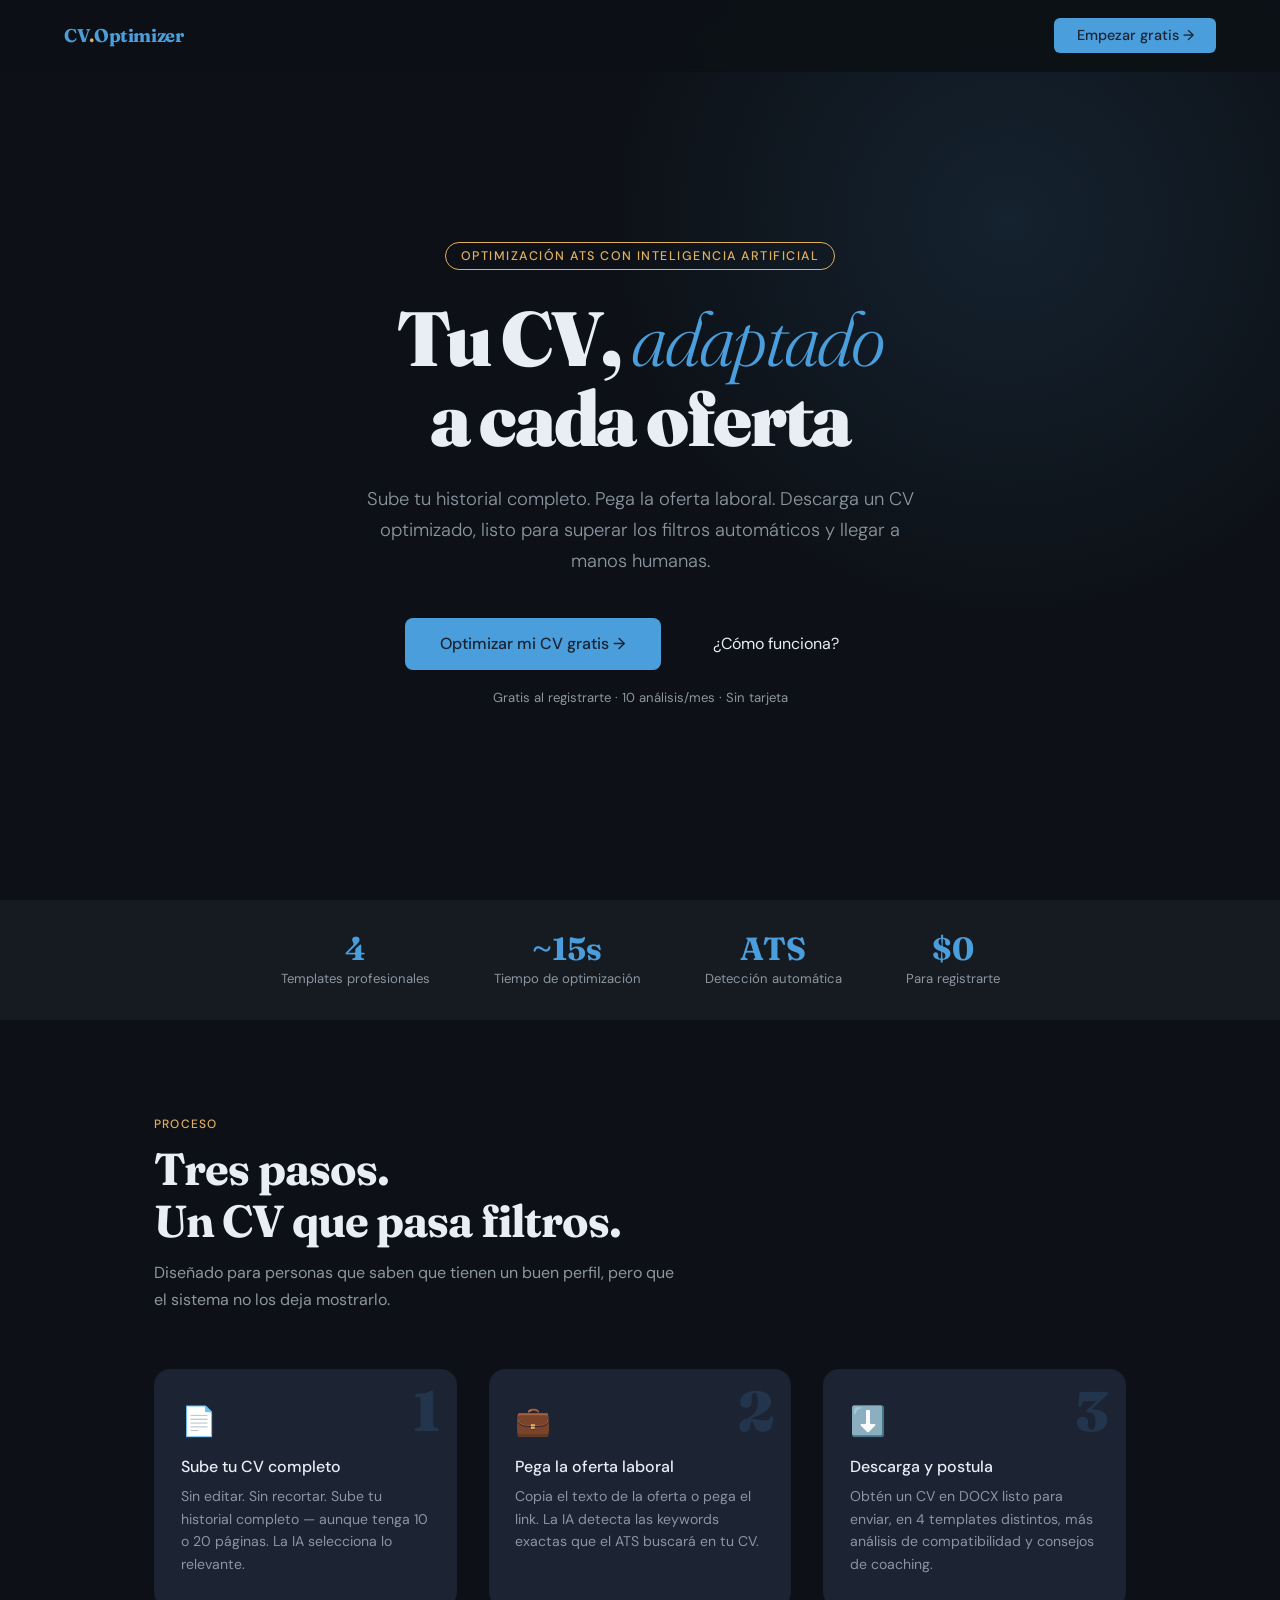
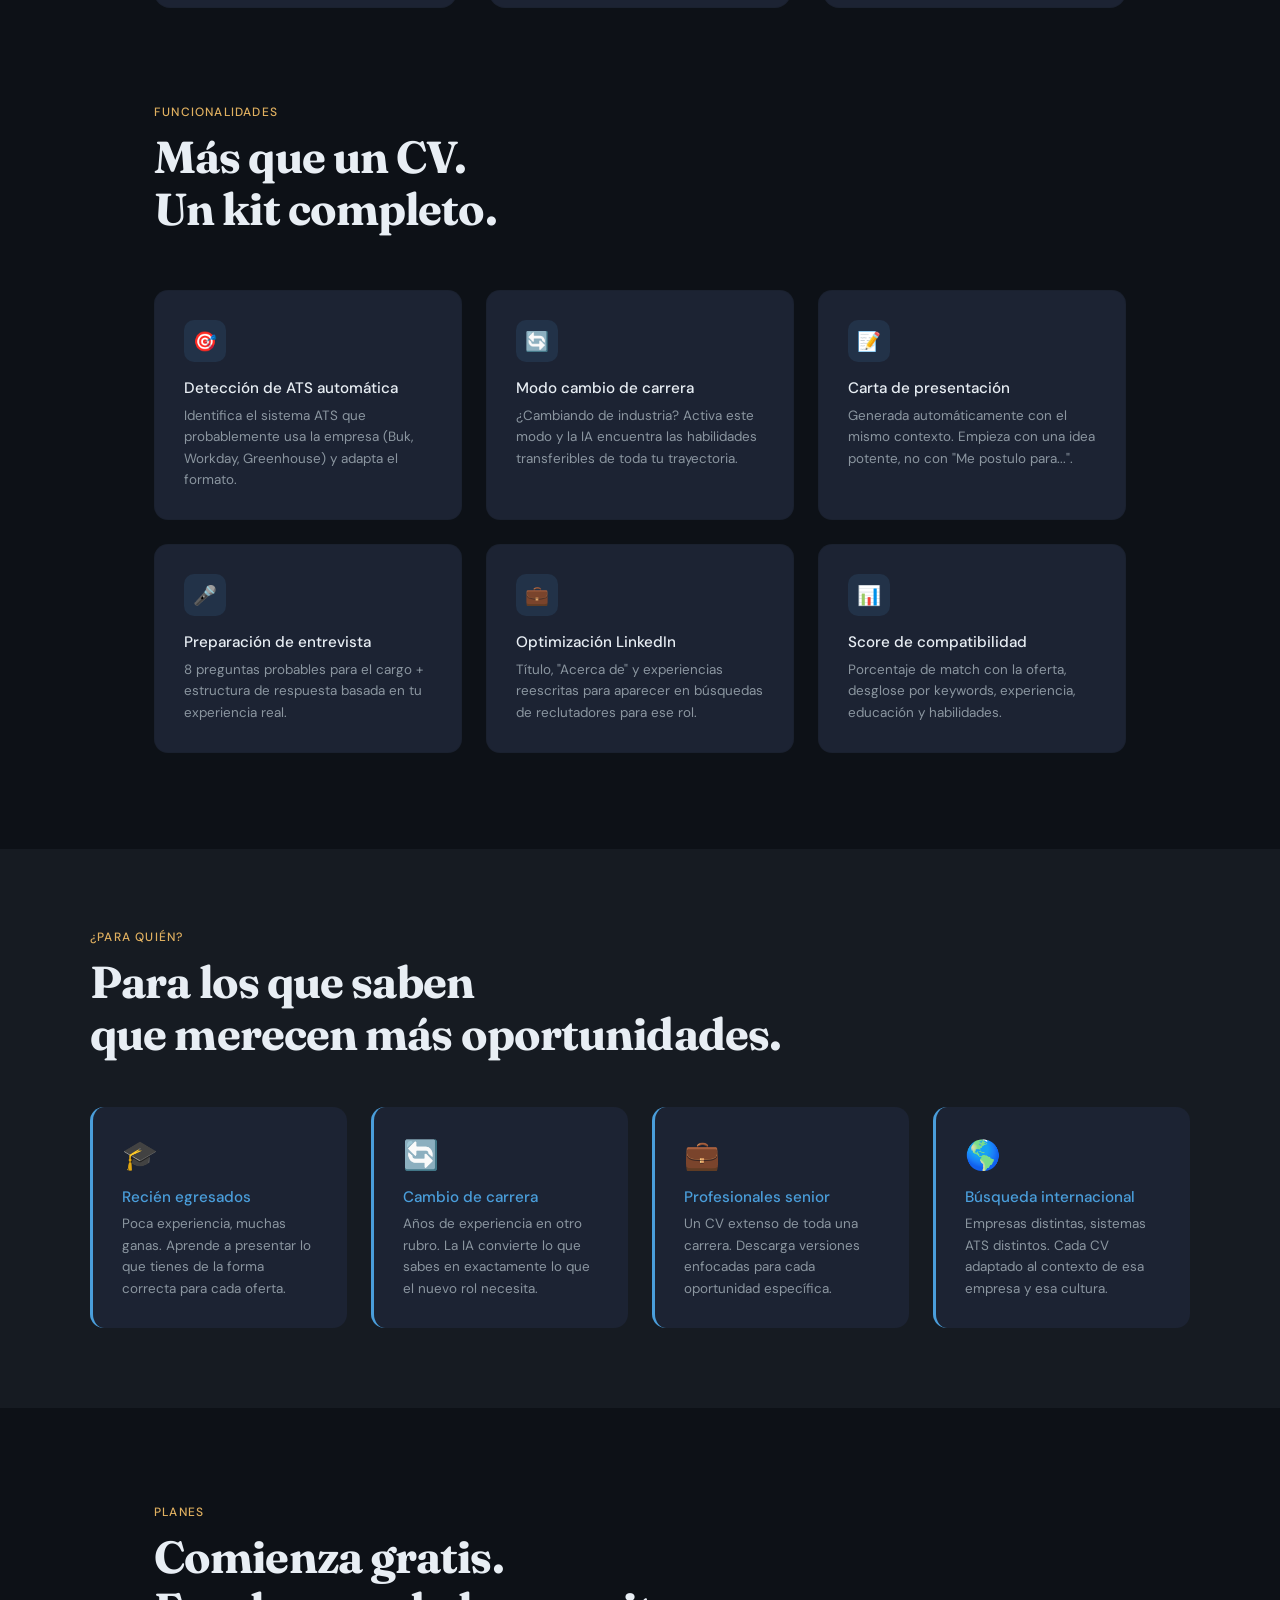
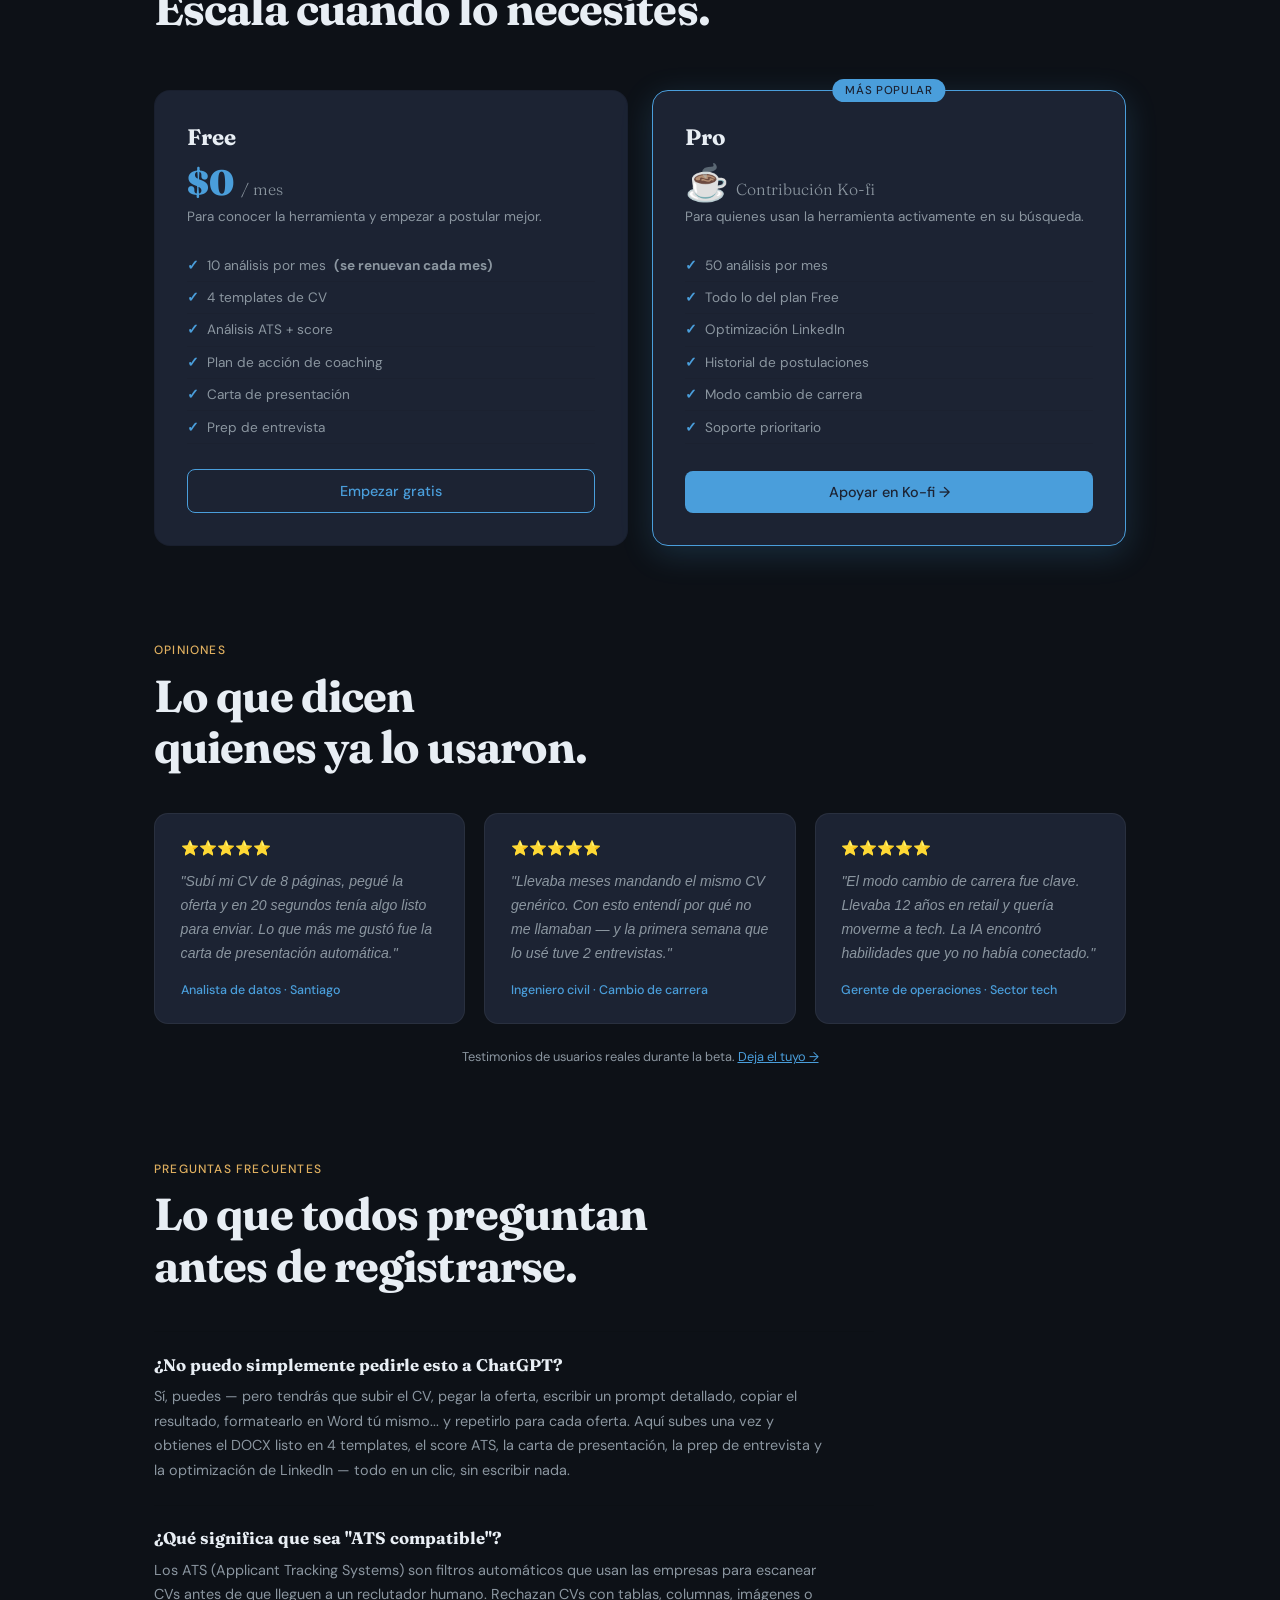
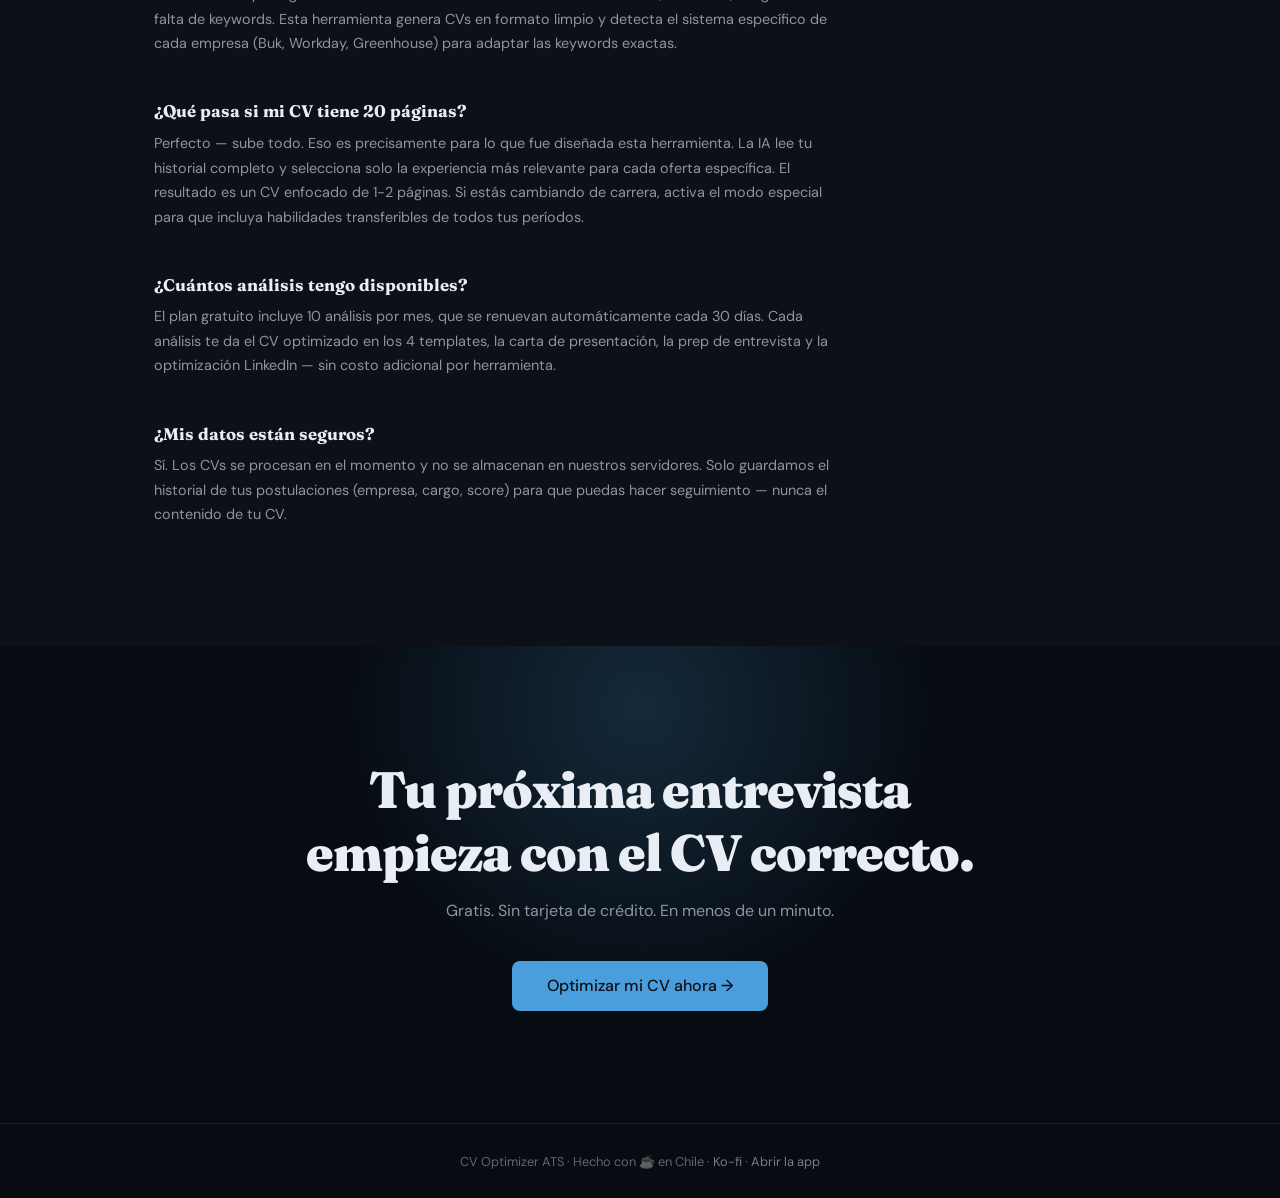
==== commit 81a1f9d3: "Add files via upload" ====
--- a/index.html
+++ b/index.html
@@ -3,7 +3,7 @@
 <head>
   <meta charset="UTF-8">
   <meta name="viewport" content="width=device-width, initial-scale=1.0">
-  <title>CV Optimizer ATS — Tu experiencia, optimizada para cada oportunidad</title>
+  <title>CV Optimizer ATS — Dark · Tu experiencia, optimizada para cada oportunidad</title>
   <meta name="description" content="Sube tu CV completo, pega la oferta laboral, descarga tu CV adaptado y listo para enviar. Supera los filtros ATS automáticos.">
   <link rel="preconnect" href="https://fonts.googleapis.com">
   <link href="https://fonts.googleapis.com/css2?family=Fraunces:ital,wght@0,300;0,700;0,900;1,300&family=DM+Sans:wght@300;400;500&display=swap" rel="stylesheet">
@@ -11,14 +11,14 @@
     *, *::before, *::after { box-sizing: border-box; margin: 0; padding: 0; }
 
     :root {
-      --ink:    #0F1117;
-      --paper:  #F7F4EF;
-      --cream:  #EDE9E1;
-      --blue:   #1B4F8A;
-      --blue-lt:#2E75B6;
-      --gold:   #C8973A;
-      --muted:  #6B6560;
-      --white:  #FFFFFF;
+      --ink:    #E8EEF4;
+      --paper:  #0D1117;
+      --cream:  #161B22;
+      --blue:   #4A9EDB;
+      --blue-lt:#6BAED6;
+      --gold:   #E0B060;
+      --muted:  #8B96A0;
+      --white:  #1C2333;
     }
 
     html { scroll-behavior: smooth; }
@@ -35,7 +35,7 @@
       position: fixed; top: 0; left: 0; right: 0; z-index: 100;
       display: flex; align-items: center; justify-content: space-between;
       padding: 1.1rem 5%;
-      background: rgba(247,244,239,0.92);
+      background: rgba(13,17,23,0.95);
       backdrop-filter: blur(12px);
       border-bottom: 1px solid rgba(0,0,0,0.06);
     }
@@ -65,7 +65,7 @@
       position: absolute; top: -20%; right: -10%;
       width: 70vw; height: 70vw; max-width: 800px; max-height: 800px;
       border-radius: 50%;
-      background: radial-gradient(circle, rgba(27,79,138,0.07) 0%, transparent 70%);
+      background: radial-gradient(circle, rgba(74,158,219,0.12) 0%, transparent 70%);
       pointer-events: none;
     }
     .hero-inner { max-width: 780px; text-align: center; }
@@ -167,7 +167,7 @@
     .step-num {
       font-family: 'Fraunces', serif;
       font-size: 3.5rem; font-weight: 900; line-height: 1;
-      color: rgba(27,79,138,0.08); position: absolute;
+      color: rgba(74,158,219,0.15); position: absolute;
       top: 0.8rem; right: 1rem;
     }
     .step-icon { font-size: 1.8rem; margin-bottom: 1rem; }
@@ -189,7 +189,7 @@
     .feature:hover { border-color: var(--blue-lt); }
     .feature-icon {
       width: 42px; height: 42px; border-radius: 10px;
-      background: rgba(27,79,138,0.08);
+      background: rgba(74,158,219,0.12);
       display: flex; align-items: center; justify-content: center;
       font-size: 1.2rem; margin-bottom: 1rem;
     }
@@ -230,7 +230,7 @@
     }
     .plan.featured {
       border-color: var(--blue);
-      box-shadow: 0 8px 32px rgba(27,79,138,0.12);
+      box-shadow: 0 8px 32px rgba(74,158,219,0.2);
       position: relative;
     }
     .plan-badge {
@@ -272,34 +272,34 @@
     /* ── CTA FINAL ── */
     .cta-section {
       text-align: center; padding: 7rem 5%;
-      background: var(--ink); color: var(--white);
+      background: #070C12; color: var(--ink);
       position: relative; overflow: hidden;
     }
     .cta-section::before {
       content: '';
       position: absolute; top: -50%; left: 50%; transform: translateX(-50%);
       width: 600px; height: 600px; border-radius: 50%;
-      background: radial-gradient(circle, rgba(27,79,138,0.4) 0%, transparent 70%);
+      background: radial-gradient(circle, rgba(74,158,219,0.2) 0%, transparent 70%);
       pointer-events: none;
     }
-    .cta-section h2 {
+    .cta-section h2 { color: var(--ink) !important;
       font-family: 'Fraunces', serif;
       font-size: clamp(2rem, 4vw, 3.5rem);
       font-weight: 900; letter-spacing: -0.02em;
       margin-bottom: 1rem; position: relative;
     }
-    .cta-section p { color: rgba(255,255,255,0.6); margin-bottom: 2.5rem; font-size: 1rem; position: relative; }
-    .cta-section .btn-primary { background: var(--white); color: var(--ink); position: relative; }
-    .cta-section .btn-primary:hover { background: var(--cream); }
+    .cta-section p { color: var(--muted); margin-bottom: 2.5rem; font-size: 1rem; position: relative; }
+    .cta-section .btn-primary { background: var(--blue); color: #0D1117; position: relative; }
+    .cta-section .btn-primary:hover { background: var(--blue-lt); }
 
     /* ── FOOTER ── */
     footer {
-      background: var(--ink); color: rgba(255,255,255,0.4);
+      background: #070C12; color: rgba(232,238,244,0.4);
       text-align: center; padding: 1.8rem 5%;
-      font-size: 0.8rem; border-top: 1px solid rgba(255,255,255,0.06);
-    }
-    footer a { color: rgba(255,255,255,0.5); text-decoration: none; }
-    footer a:hover { color: var(--white); }
+      font-size: 0.8rem; border-top: 1px solid rgba(255,255,255,0.08);
+    }
+    footer a { color: rgba(232,238,244,0.5); text-decoration: none; }
+    footer a:hover { color: var(--ink); }
 
     /* ── ANIMATIONS ── */
     @keyframes fadeUp {
@@ -311,6 +311,42 @@
       transition: opacity 0.6s ease, transform 0.6s ease;
     }
     .reveal.visible { opacity: 1; transform: translateY(0); }
+
+    /* ── FAQ ── */
+    .faq-item {
+      border-bottom: 1px solid rgba(0,0,0,0.08);
+      padding: 1.4rem 0;
+    }
+    .faq-item:first-child { border-top: 1px solid rgba(0,0,0,0.08); }
+    .faq-q {
+      font-family: 'Fraunces', serif;
+      font-size: 1.05rem; font-weight: 700;
+      color: var(--ink); margin-bottom: 0.6rem;
+      cursor: default;
+    }
+    .faq-a {
+      font-size: 0.9rem; color: var(--muted);
+      line-height: 1.7; max-width: 680px;
+    }
+
+    /* ── REVIEWS ── */
+    .review-card {
+      background: var(--white);
+      border: 1px solid rgba(255,255,255,0.06);
+      border-radius: 14px; padding: 1.6rem;
+      transition: transform 0.2s;
+    }
+    .review-card:hover { transform: translateY(-3px); }
+    .review-stars { font-size: 0.9rem; margin-bottom: 0.8rem; }
+    .review-text {
+      font-size: 0.88rem; line-height: 1.7;
+      color: var(--muted); font-style: italic;
+      margin-bottom: 1rem;
+    }
+    .review-meta {
+      font-size: 0.78rem; font-weight: 500;
+      color: var(--blue);
+    }
 
     /* ── RESPONSIVE ── */
     @media (max-width: 640px) {
@@ -507,6 +543,73 @@
     </div>
   </section>
 
+  <!-- REVIEWS -->
+  <section class="section" id="reviews" style="padding-top:0">
+    <div class="reveal">
+      <p class="section-label">Opiniones</p>
+      <h2 class="section-title">Lo que dicen<br>quienes ya lo usaron.</h2>
+    </div>
+    <div id="reviews-grid" style="display:grid;grid-template-columns:repeat(auto-fit,minmax(280px,1fr));
+         gap:1.2rem;margin-top:2.5rem">
+      <!-- Reviews loaded from app or shown as placeholders -->
+      <div class="review-card reveal">
+        <div class="review-stars">⭐⭐⭐⭐⭐</div>
+        <p class="review-text">"Subí mi CV de 8 páginas, pegué la oferta y en 20 segundos tenía algo listo para enviar. Lo que más me gustó fue la carta de presentación automática."</p>
+        <div class="review-meta">Analista de datos · Santiago</div>
+      </div>
+      <div class="review-card reveal">
+        <div class="review-stars">⭐⭐⭐⭐⭐</div>
+        <p class="review-text">"Llevaba meses mandando el mismo CV genérico. Con esto entendí por qué no me llamaban — y la primera semana que lo usé tuve 2 entrevistas."</p>
+        <div class="review-meta">Ingeniero civil · Cambio de carrera</div>
+      </div>
+      <div class="review-card reveal">
+        <div class="review-stars">⭐⭐⭐⭐⭐</div>
+        <p class="review-text">"El modo cambio de carrera fue clave. Llevaba 12 años en retail y quería moverme a tech. La IA encontró habilidades que yo no había conectado."</p>
+        <div class="review-meta">Gerente de operaciones · Sector tech</div>
+      </div>
+    </div>
+    <p style="text-align:center;margin-top:1.5rem;font-size:0.8rem;color:var(--muted)">
+      Testimonios de usuarios reales durante la beta.
+      <a href="https://analyze-this-v2.streamlit.app" style="color:var(--blue)">Deja el tuyo →</a>
+    </p>
+  </section>
+
+  <!-- FAQ -->
+  <section class="section" id="faq" style="padding-top:0">
+    <div class="reveal">
+      <p class="section-label">Preguntas frecuentes</p>
+      <h2 class="section-title">Lo que todos preguntan<br>antes de registrarse.</h2>
+    </div>
+    <div style="margin-top:2.5rem;max-width:720px">
+
+      <div class="faq-item reveal">
+        <div class="faq-q">¿No puedo simplemente pedirle esto a ChatGPT?</div>
+        <div class="faq-a">Sí, puedes — pero tendrás que subir el CV, pegar la oferta, escribir un prompt detallado, copiar el resultado, formatearlo en Word tú mismo... y repetirlo para cada oferta. Aquí subes una vez y obtienes el DOCX listo en 4 templates, el score ATS, la carta de presentación, la prep de entrevista y la optimización de LinkedIn — todo en un clic, sin escribir nada.</div>
+      </div>
+
+      <div class="faq-item reveal">
+        <div class="faq-q">¿Qué significa que sea "ATS compatible"?</div>
+        <div class="faq-a">Los ATS (Applicant Tracking Systems) son filtros automáticos que usan las empresas para escanear CVs antes de que lleguen a un reclutador humano. Rechazan CVs con tablas, columnas, imágenes o falta de keywords. Esta herramienta genera CVs en formato limpio y detecta el sistema específico de cada empresa (Buk, Workday, Greenhouse) para adaptar las keywords exactas.</div>
+      </div>
+
+      <div class="faq-item reveal">
+        <div class="faq-q">¿Qué pasa si mi CV tiene 20 páginas?</div>
+        <div class="faq-a">Perfecto — sube todo. Eso es precisamente para lo que fue diseñada esta herramienta. La IA lee tu historial completo y selecciona solo la experiencia más relevante para cada oferta específica. El resultado es un CV enfocado de 1-2 páginas. Si estás cambiando de carrera, activa el modo especial para que incluya habilidades transferibles de todos tus períodos.</div>
+      </div>
+
+      <div class="faq-item reveal">
+        <div class="faq-q">¿Cuántos análisis tengo disponibles?</div>
+        <div class="faq-a">El plan gratuito incluye 10 análisis por mes, que se renuevan automáticamente cada 30 días. Cada análisis te da el CV optimizado en los 4 templates, la carta de presentación, la prep de entrevista y la optimización LinkedIn — sin costo adicional por herramienta.</div>
+      </div>
+
+      <div class="faq-item reveal">
+        <div class="faq-q">¿Mis datos están seguros?</div>
+        <div class="faq-a">Sí. Los CVs se procesan en el momento y no se almacenan en nuestros servidores. Solo guardamos el historial de tus postulaciones (empresa, cargo, score) para que puedas hacer seguimiento — nunca el contenido de tu CV.</div>
+      </div>
+
+    </div>
+  </section>
+
   <!-- CTA FINAL -->
   <section class="cta-section">
     <h2>Tu próxima entrevista<br>empieza con el CV correcto.</h2>
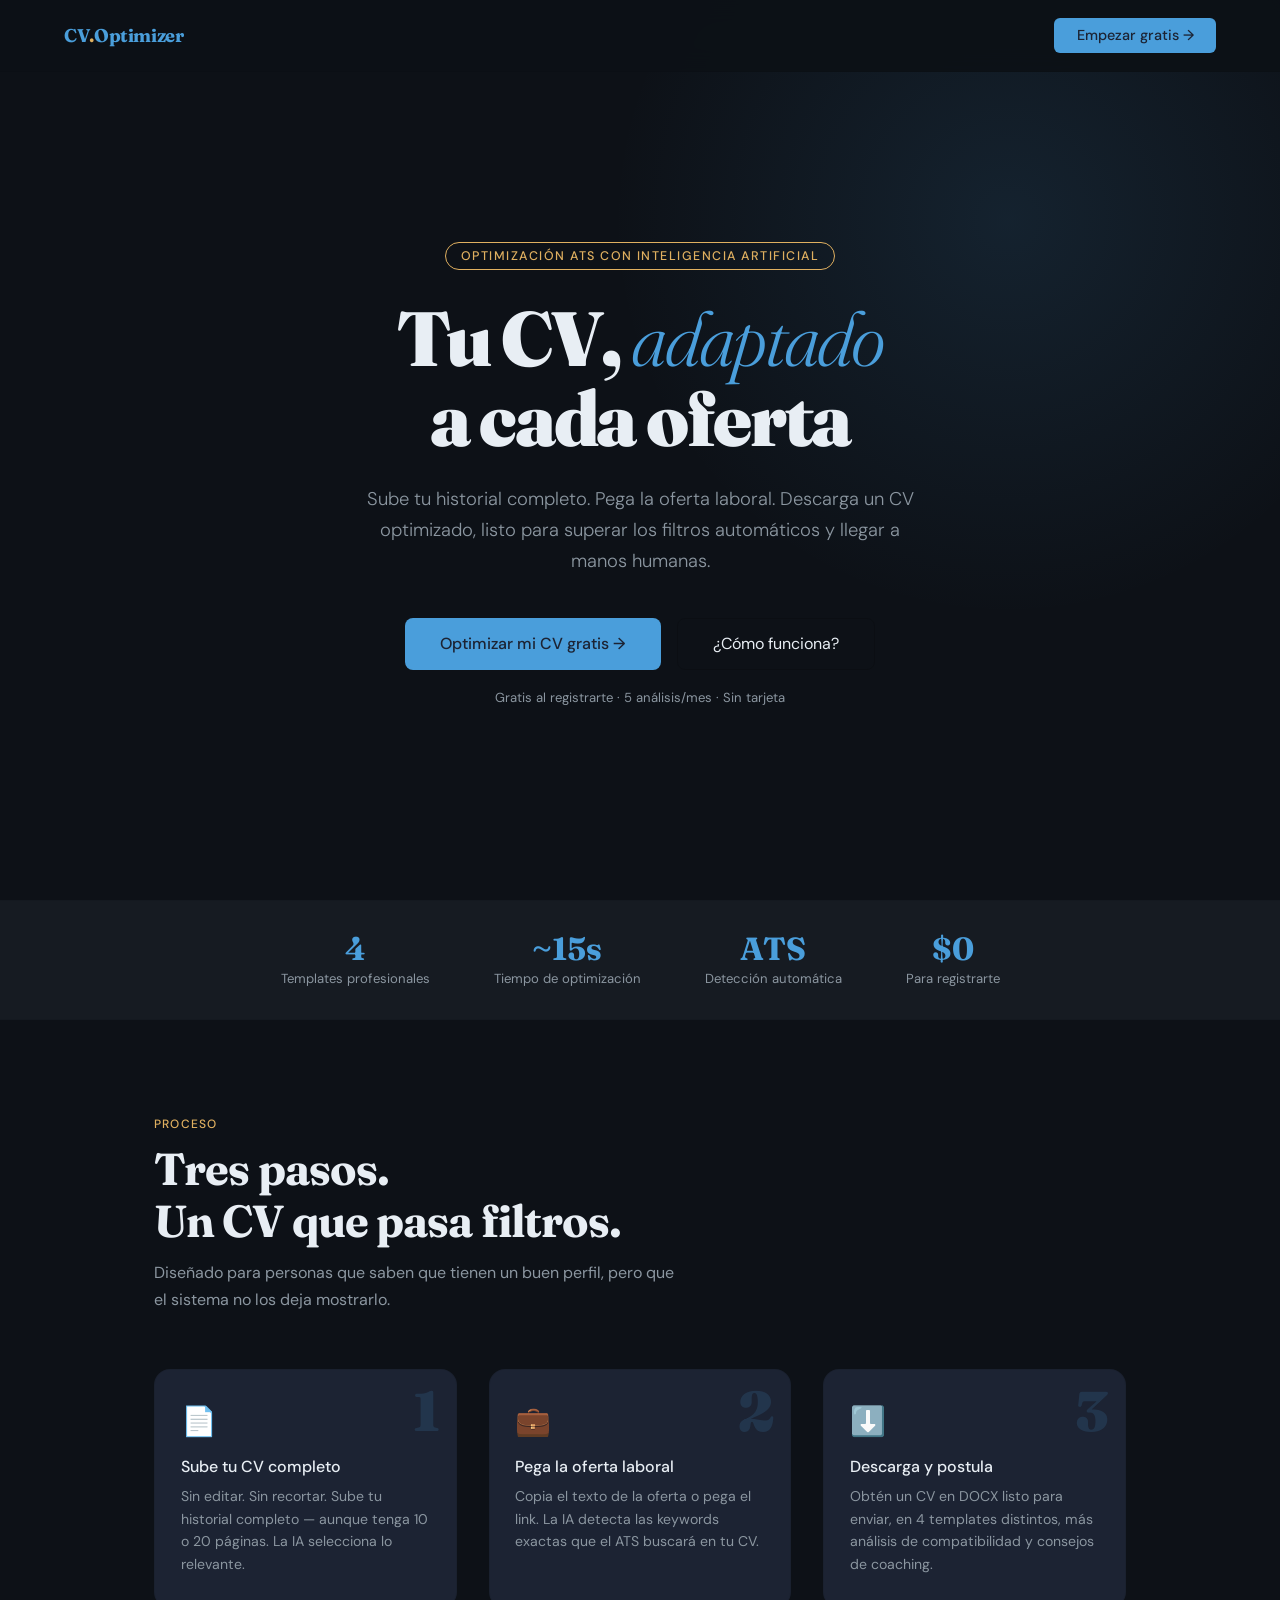
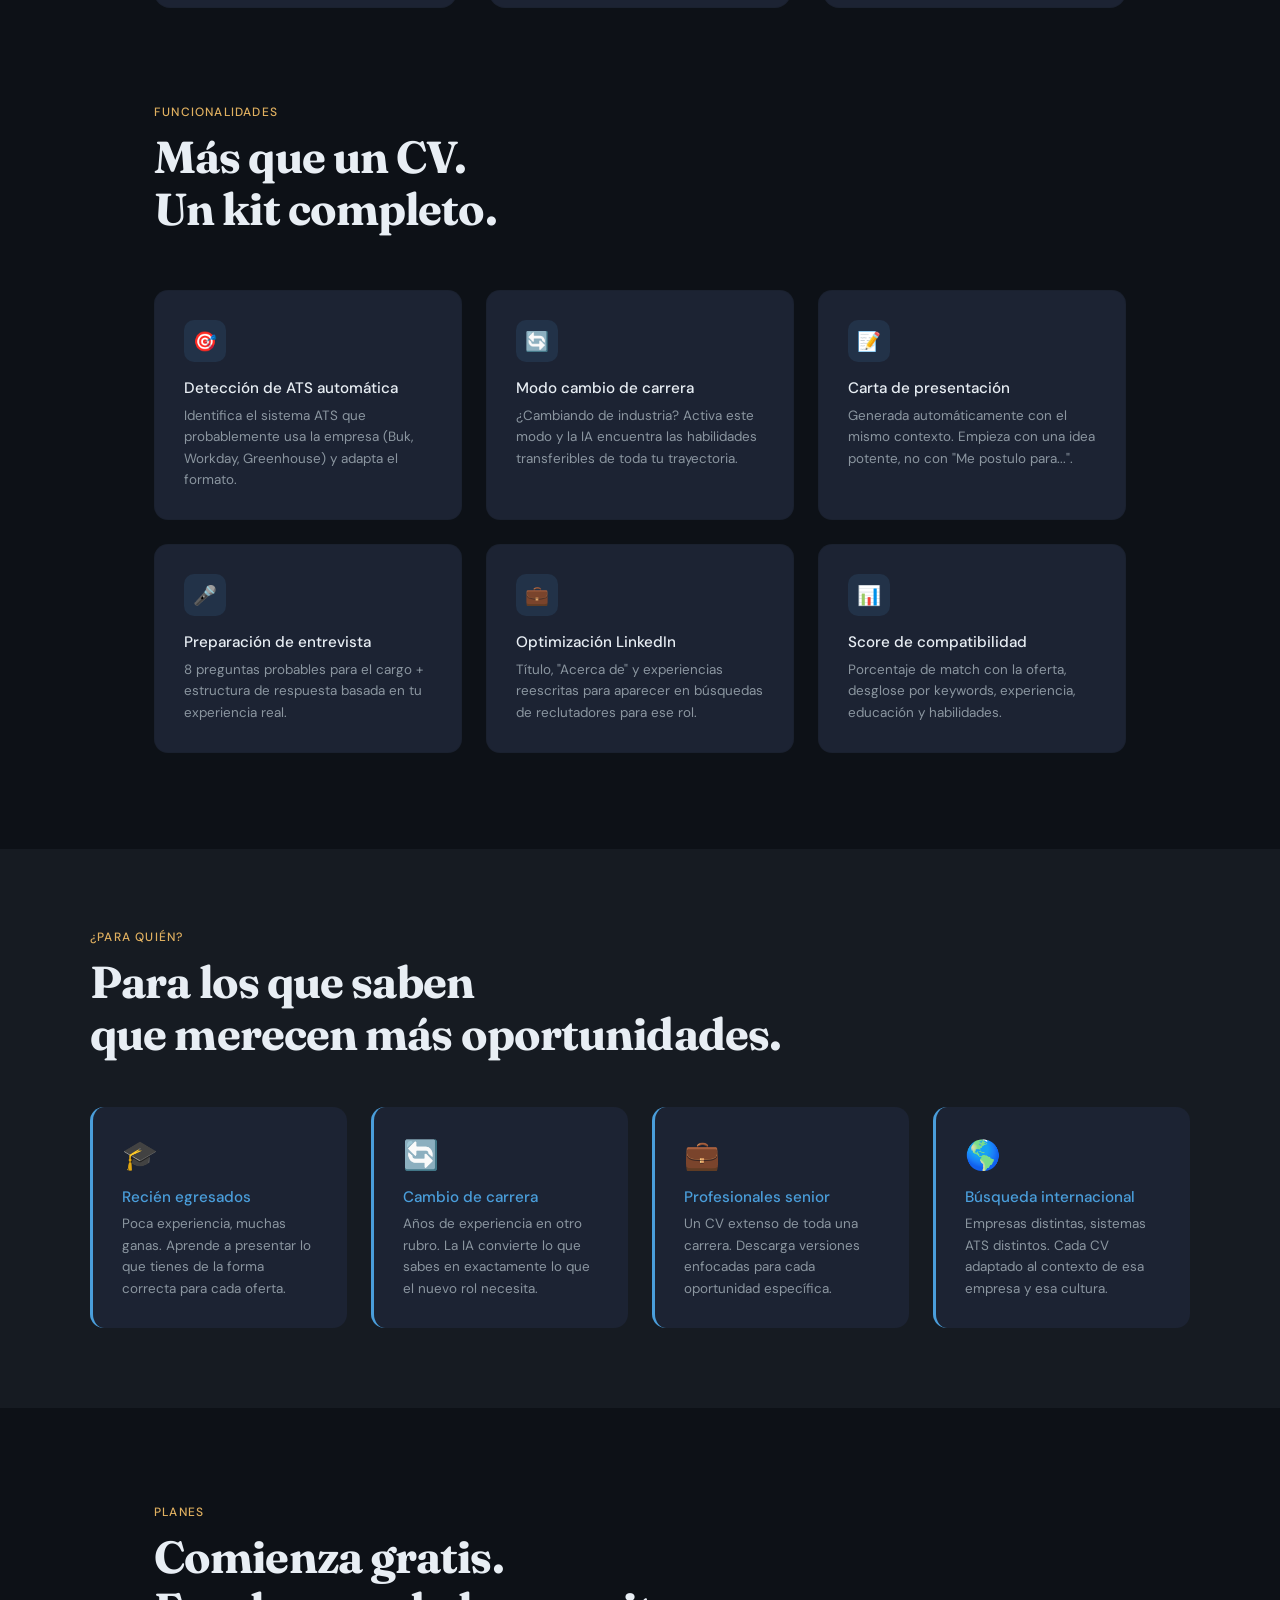
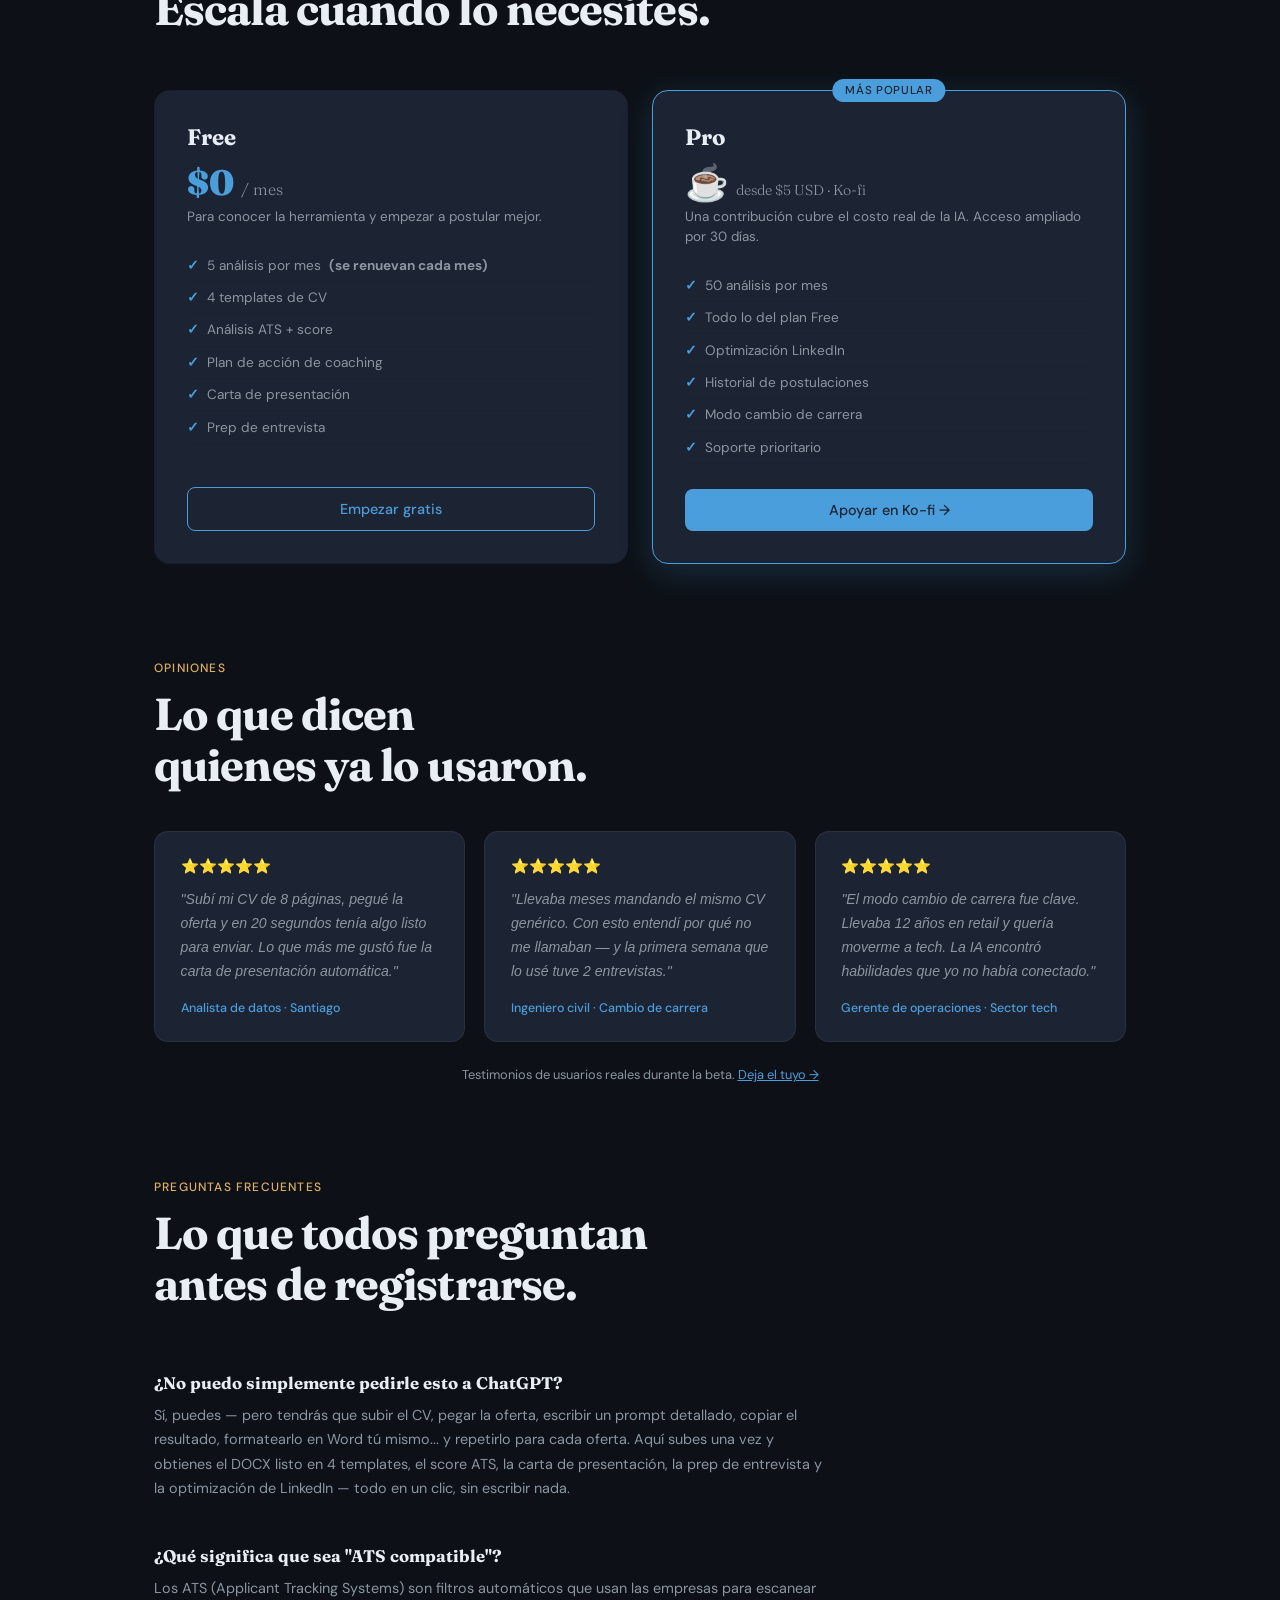
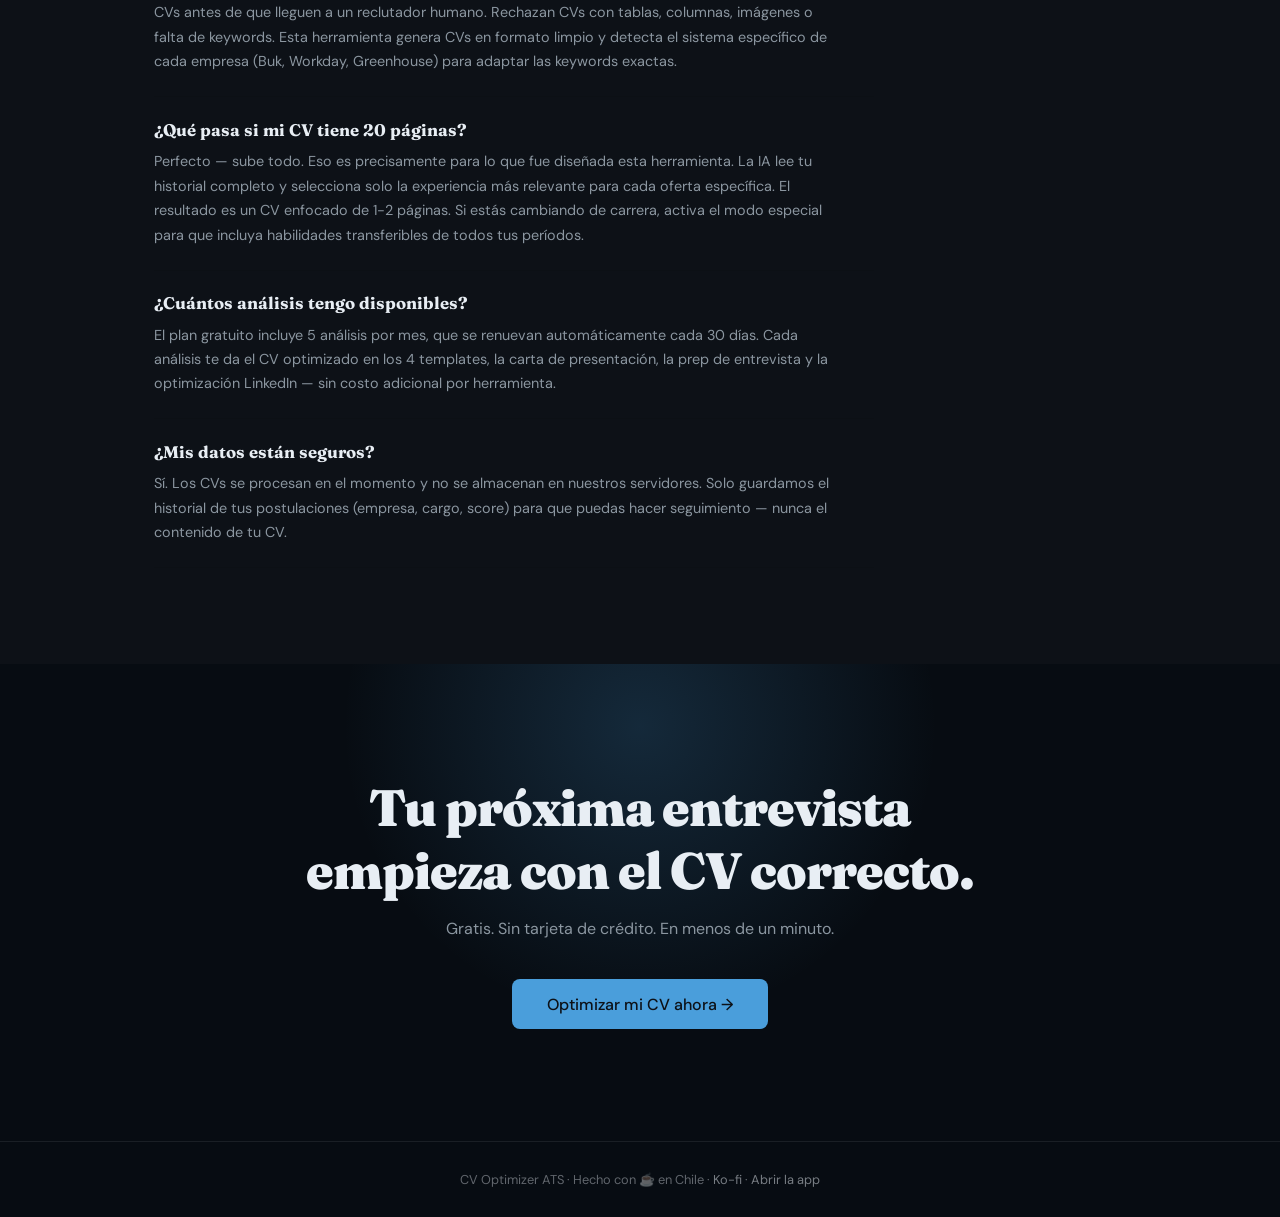
==== commit 5826a1ea: "Add files via upload" ====
--- a/index.html
+++ b/index.html
@@ -379,7 +379,7 @@
         </a>
         <a href="#como-funciona" class="btn-secondary">¿Cómo funciona?</a>
       </div>
-      <p class="hero-note">Gratis al registrarte · 10 análisis/mes · Sin tarjeta</p>
+      <p class="hero-note">Gratis al registrarte · 5 análisis/mes · Sin tarjeta</p>
     </div>
   </section>
 
@@ -516,7 +516,7 @@
         <div class="plan-price">$0 <span>/ mes</span></div>
         <p class="plan-desc">Para conocer la herramienta y empezar a postular mejor.</p>
         <ul class="plan-features">
-          <li>10 análisis por mes <strong>(se renuevan cada mes)</strong></li>
+          <li>5 análisis por mes <strong>(se renuevan cada mes)</strong></li>
           <li>4 templates de CV</li>
           <li>Análisis ATS + score</li>
           <li>Plan de acción de coaching</li>
@@ -528,8 +528,8 @@
       <div class="plan featured reveal">
         <div class="plan-badge">Más popular</div>
         <div class="plan-name">Pro</div>
-        <div class="plan-price">☕ <span>Contribución Ko-fi</span></div>
-        <p class="plan-desc">Para quienes usan la herramienta activamente en su búsqueda.</p>
+        <div class="plan-price">☕ <span style="font-size:0.9rem">desde $5 USD · Ko-fi</span></div>
+        <p class="plan-desc">Una contribución cubre el costo real de la IA. Acceso ampliado por 30 días.</p>
         <ul class="plan-features">
           <li>50 análisis por mes</li>
           <li>Todo lo del plan Free</li>
@@ -599,7 +599,7 @@
 
       <div class="faq-item reveal">
         <div class="faq-q">¿Cuántos análisis tengo disponibles?</div>
-        <div class="faq-a">El plan gratuito incluye 10 análisis por mes, que se renuevan automáticamente cada 30 días. Cada análisis te da el CV optimizado en los 4 templates, la carta de presentación, la prep de entrevista y la optimización LinkedIn — sin costo adicional por herramienta.</div>
+        <div class="faq-a">El plan gratuito incluye 5 análisis por mes, que se renuevan automáticamente cada 30 días. Cada análisis te da el CV optimizado en los 4 templates, la carta de presentación, la prep de entrevista y la optimización LinkedIn — sin costo adicional por herramienta.</div>
       </div>
 
       <div class="faq-item reveal">
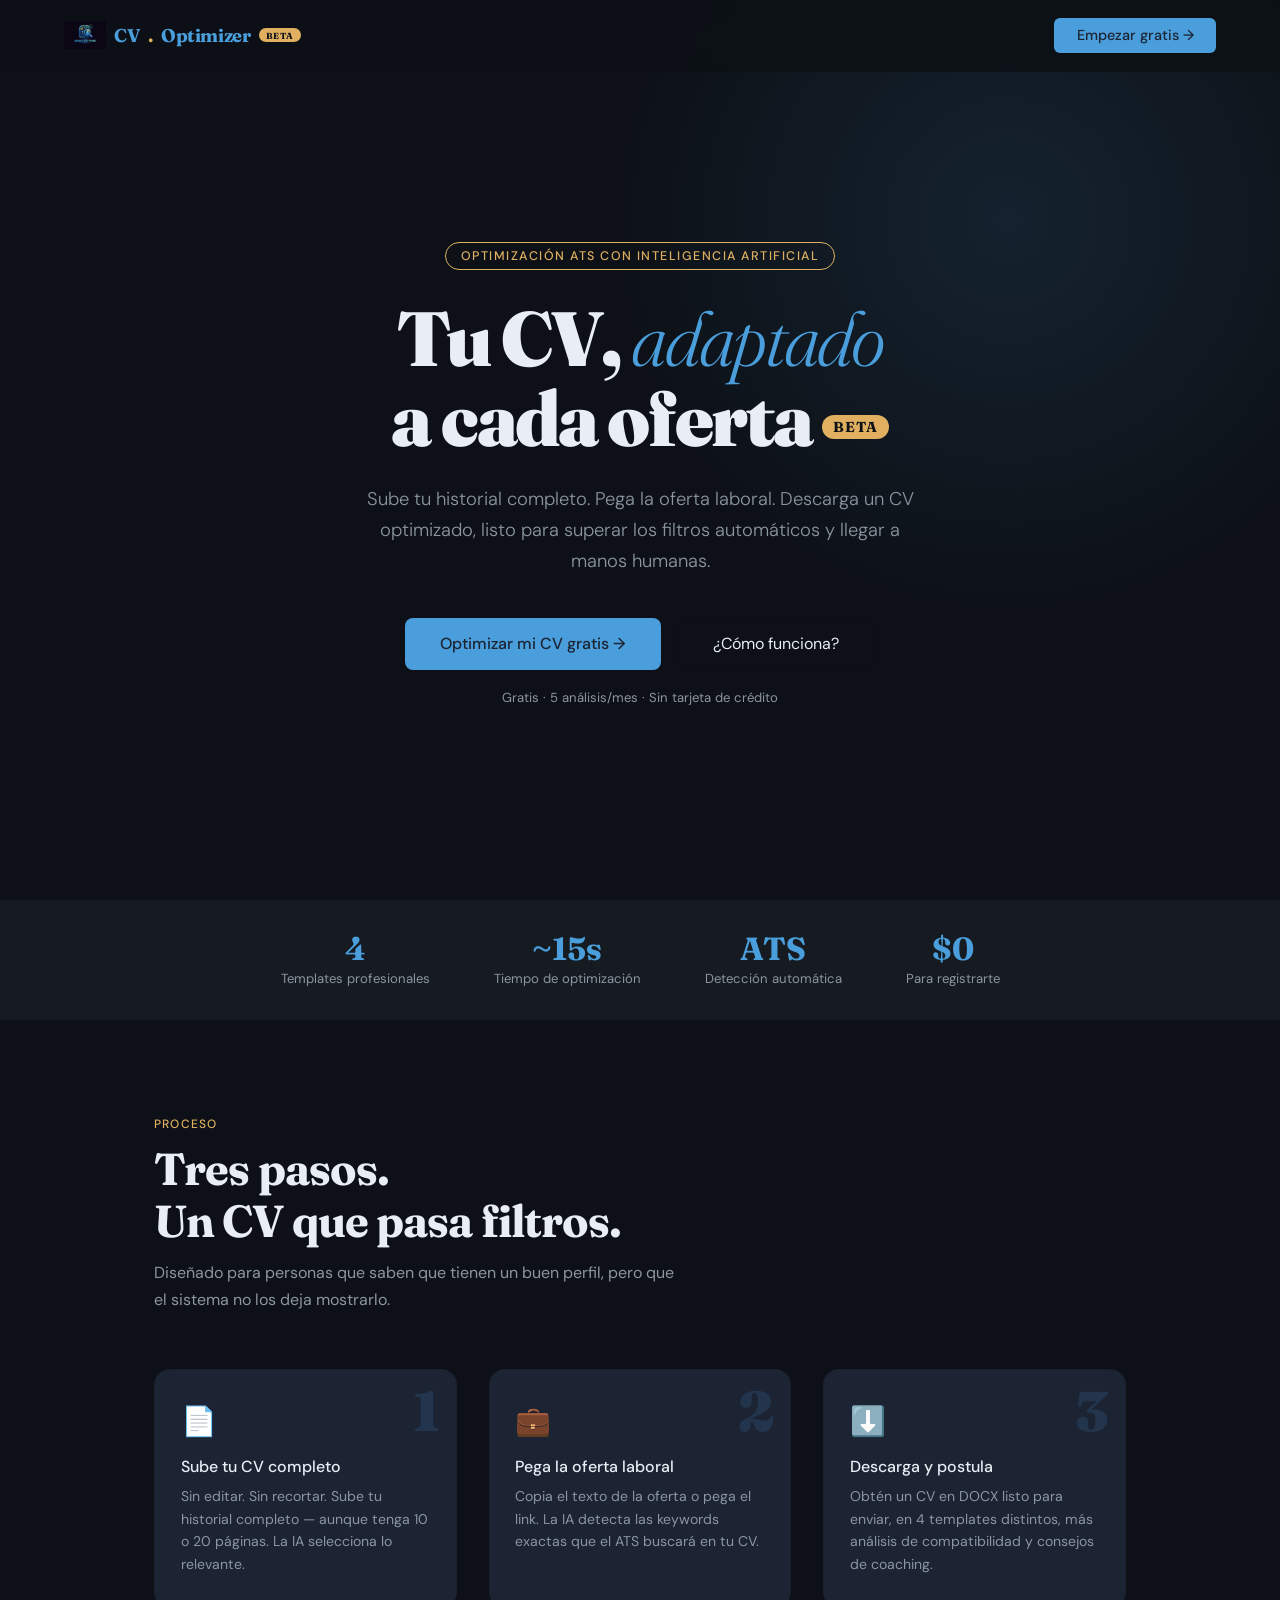
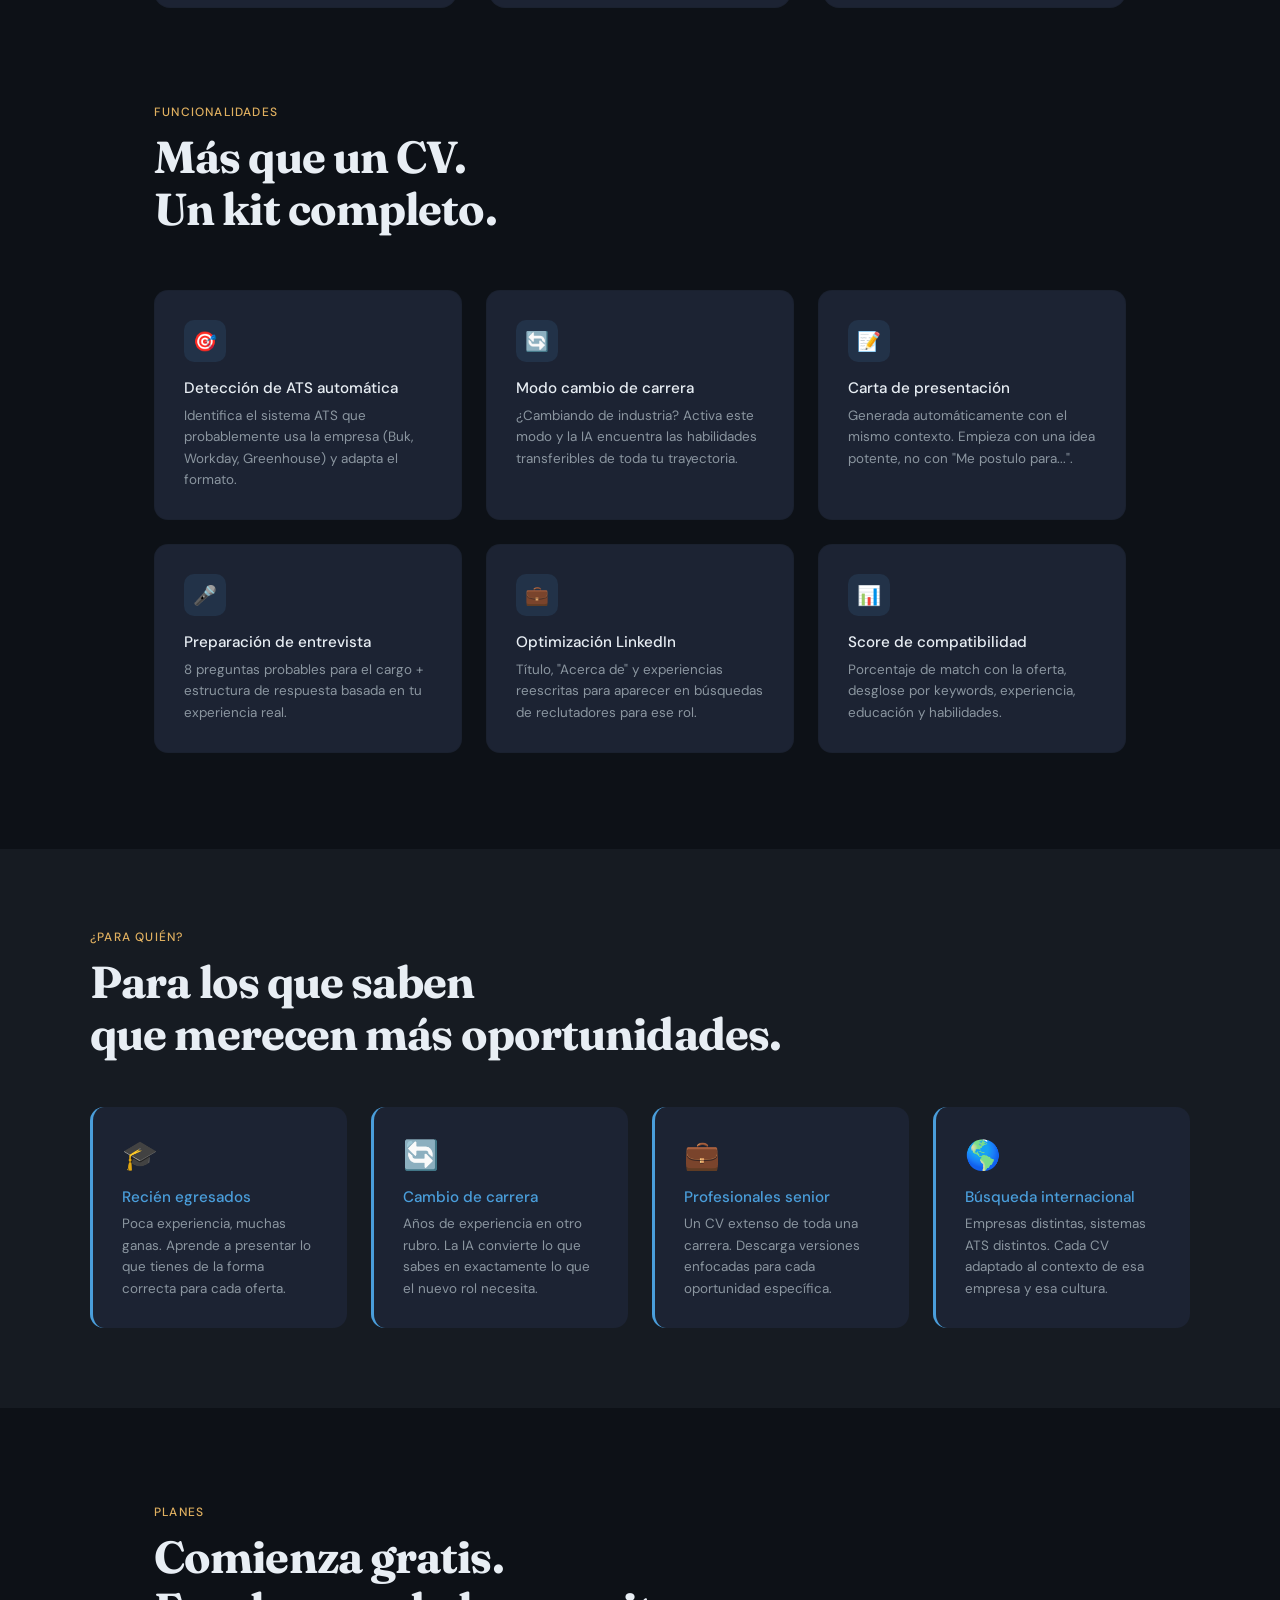
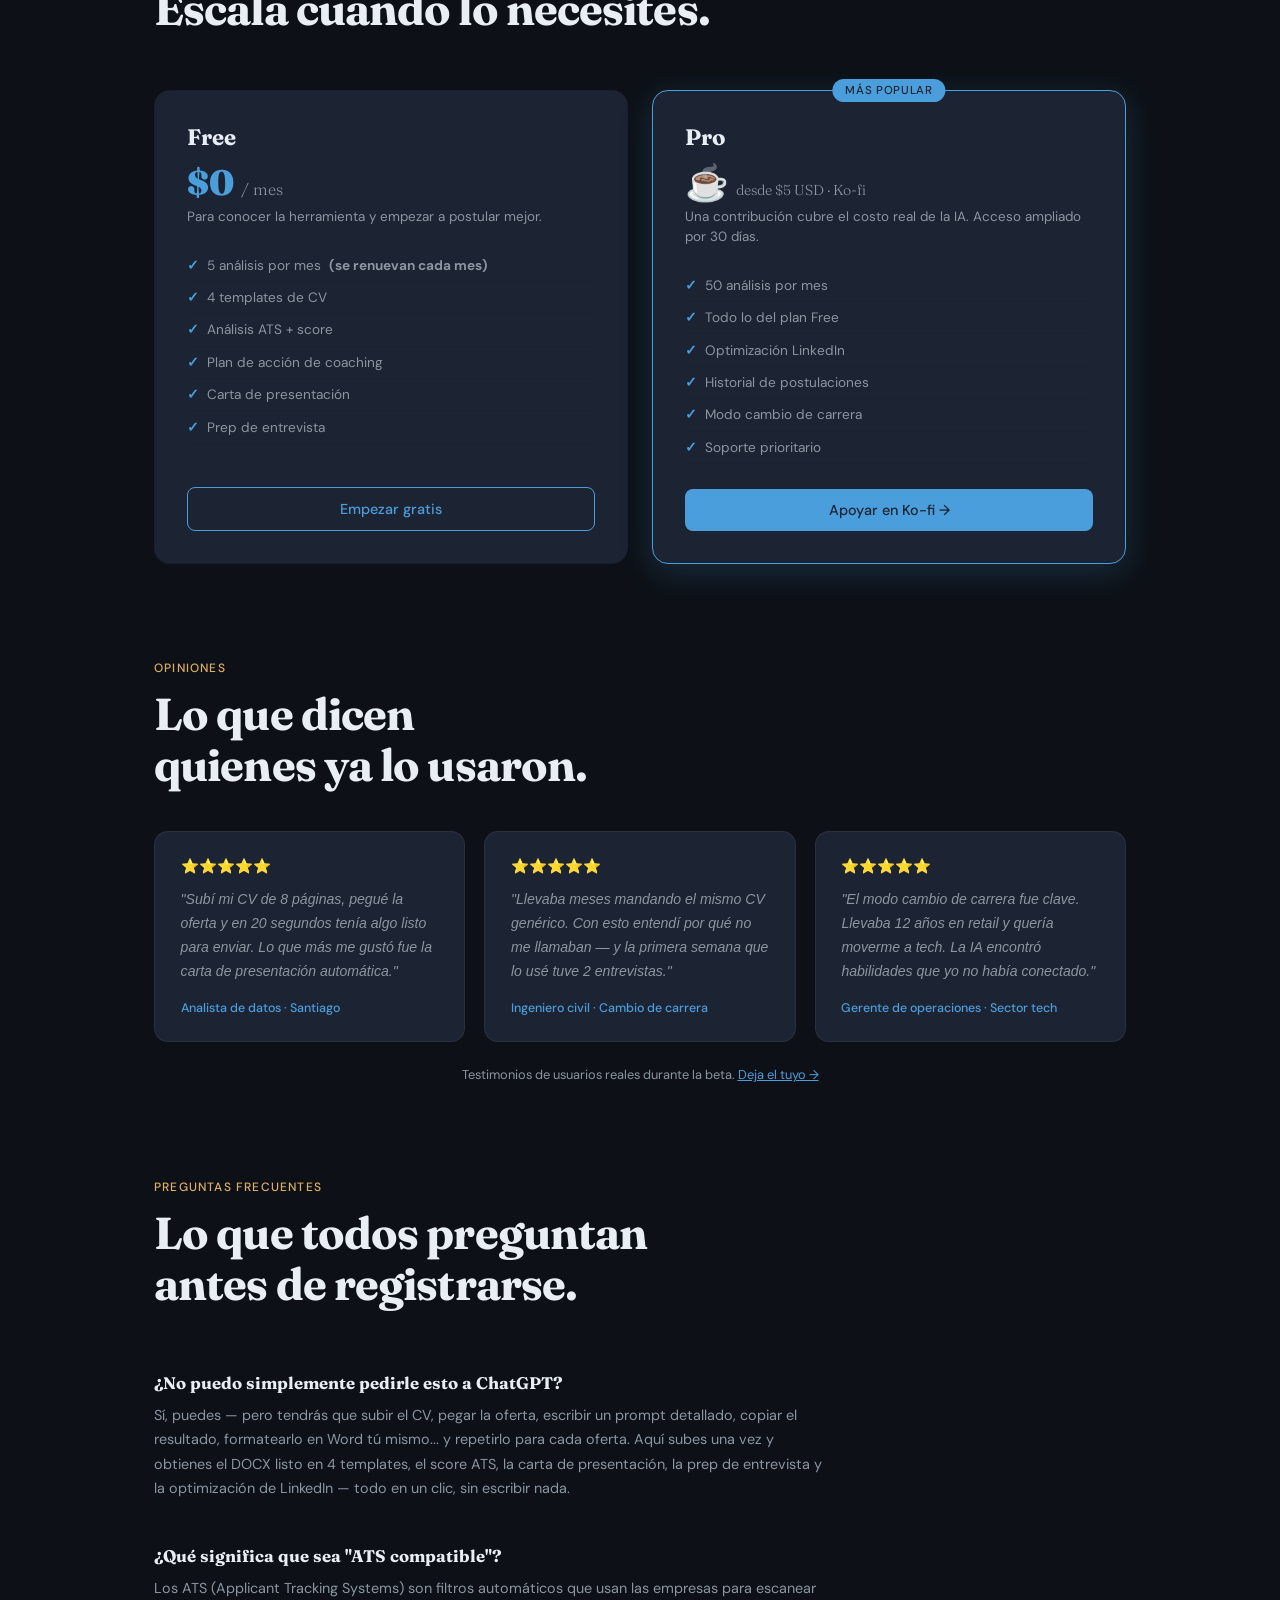
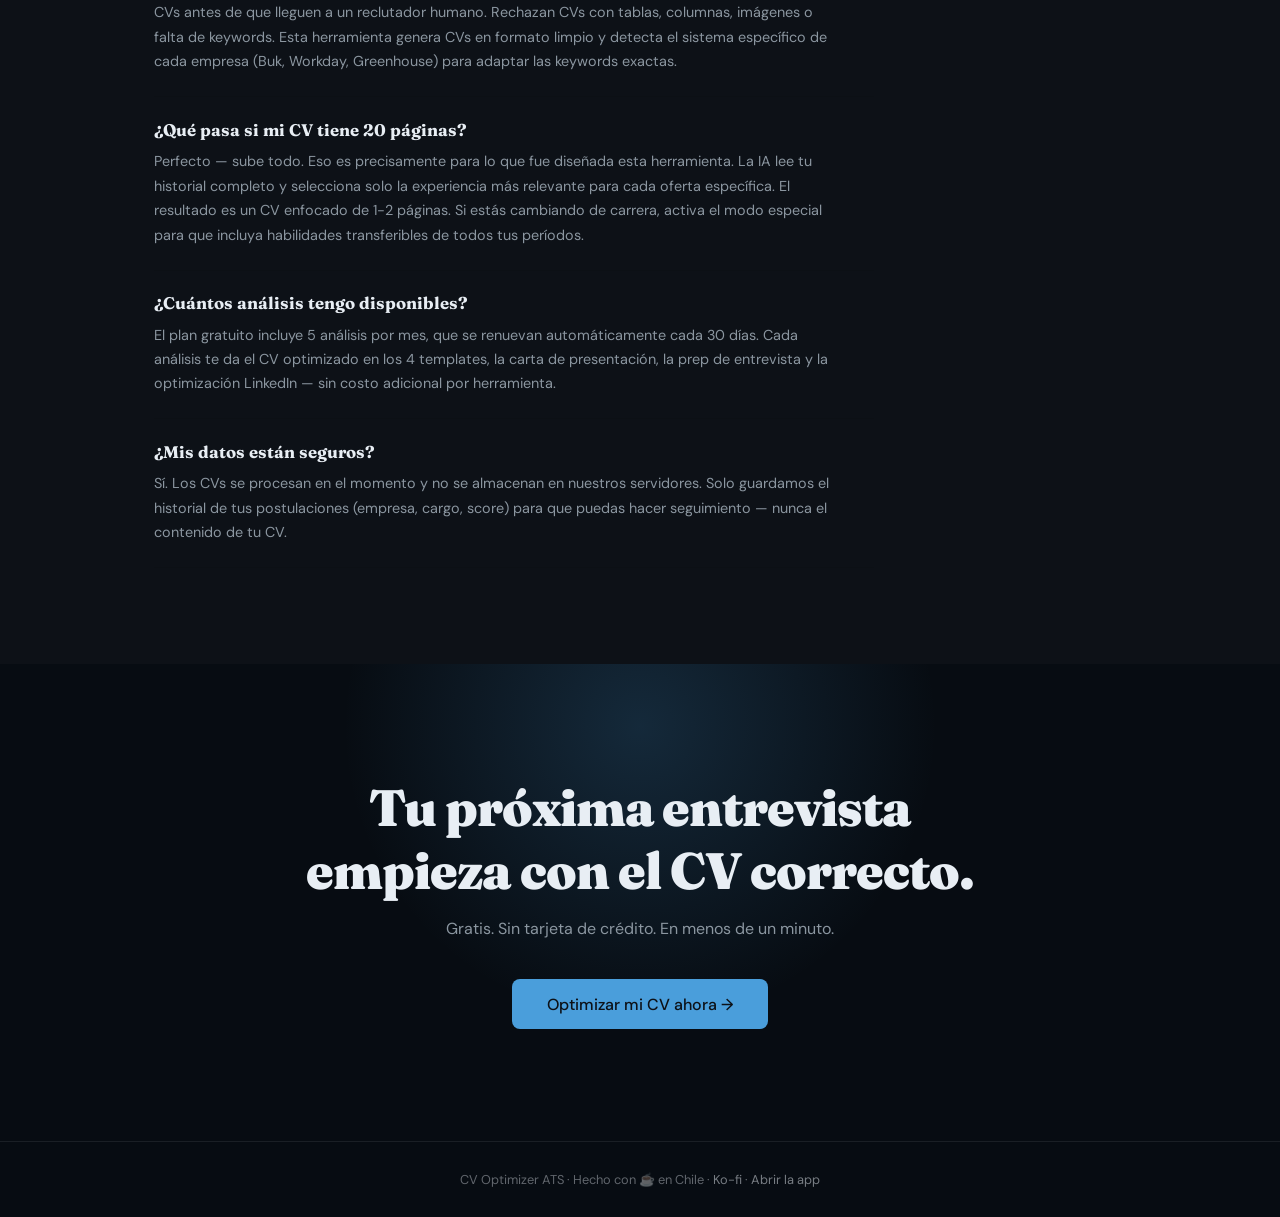
==== commit 8cd05d11: "Add files via upload" ====
--- a/index.html
+++ b/index.html
@@ -360,7 +360,12 @@
 
   <!-- NAV -->
   <nav>
-    <div class="nav-logo">CV<span>.</span>Optimizer</div>
+    <div class="nav-logo" style="display:flex;align-items:center;gap:0.5rem">
+      <img src="logo.png" style="height:28px;width:auto" alt="Analyze-This logo">
+      CV<span>.</span>Optimizer
+      <span style="font-size:0.55rem;background:#E0B060;color:#0D1117;padding:0.1rem 0.45rem;
+        border-radius:20px;font-weight:700;letter-spacing:0.06em;vertical-align:middle">BETA</span>
+    </div>
     <a href="https://analyze-this-v2.streamlit.app" class="nav-cta" target="_blank">Empezar gratis →</a>
   </nav>
 
@@ -368,7 +373,10 @@
   <section class="hero">
     <div class="hero-inner">
       <span class="eyebrow">Optimización ATS con Inteligencia Artificial</span>
-      <h1>Tu CV, <em>adaptado</em><br>a cada oferta</h1>
+      <h1>Tu CV, <em>adaptado</em><br>a cada oferta
+        <span style="font-size:0.9rem;background:var(--gold);color:#0D1117;padding:0.2rem 0.7rem;
+          border-radius:20px;font-weight:700;vertical-align:middle;letter-spacing:0.05em">BETA</span>
+      </h1>
       <p class="hero-sub">
         Sube tu historial completo. Pega la oferta laboral. 
         Descarga un CV optimizado, listo para superar los filtros automáticos y llegar a manos humanas.
@@ -379,7 +387,7 @@
         </a>
         <a href="#como-funciona" class="btn-secondary">¿Cómo funciona?</a>
       </div>
-      <p class="hero-note">Gratis al registrarte · 5 análisis/mes · Sin tarjeta</p>
+      <p class="hero-note">Gratis · 5 análisis/mes · Sin tarjeta de crédito</p>
     </div>
   </section>
 
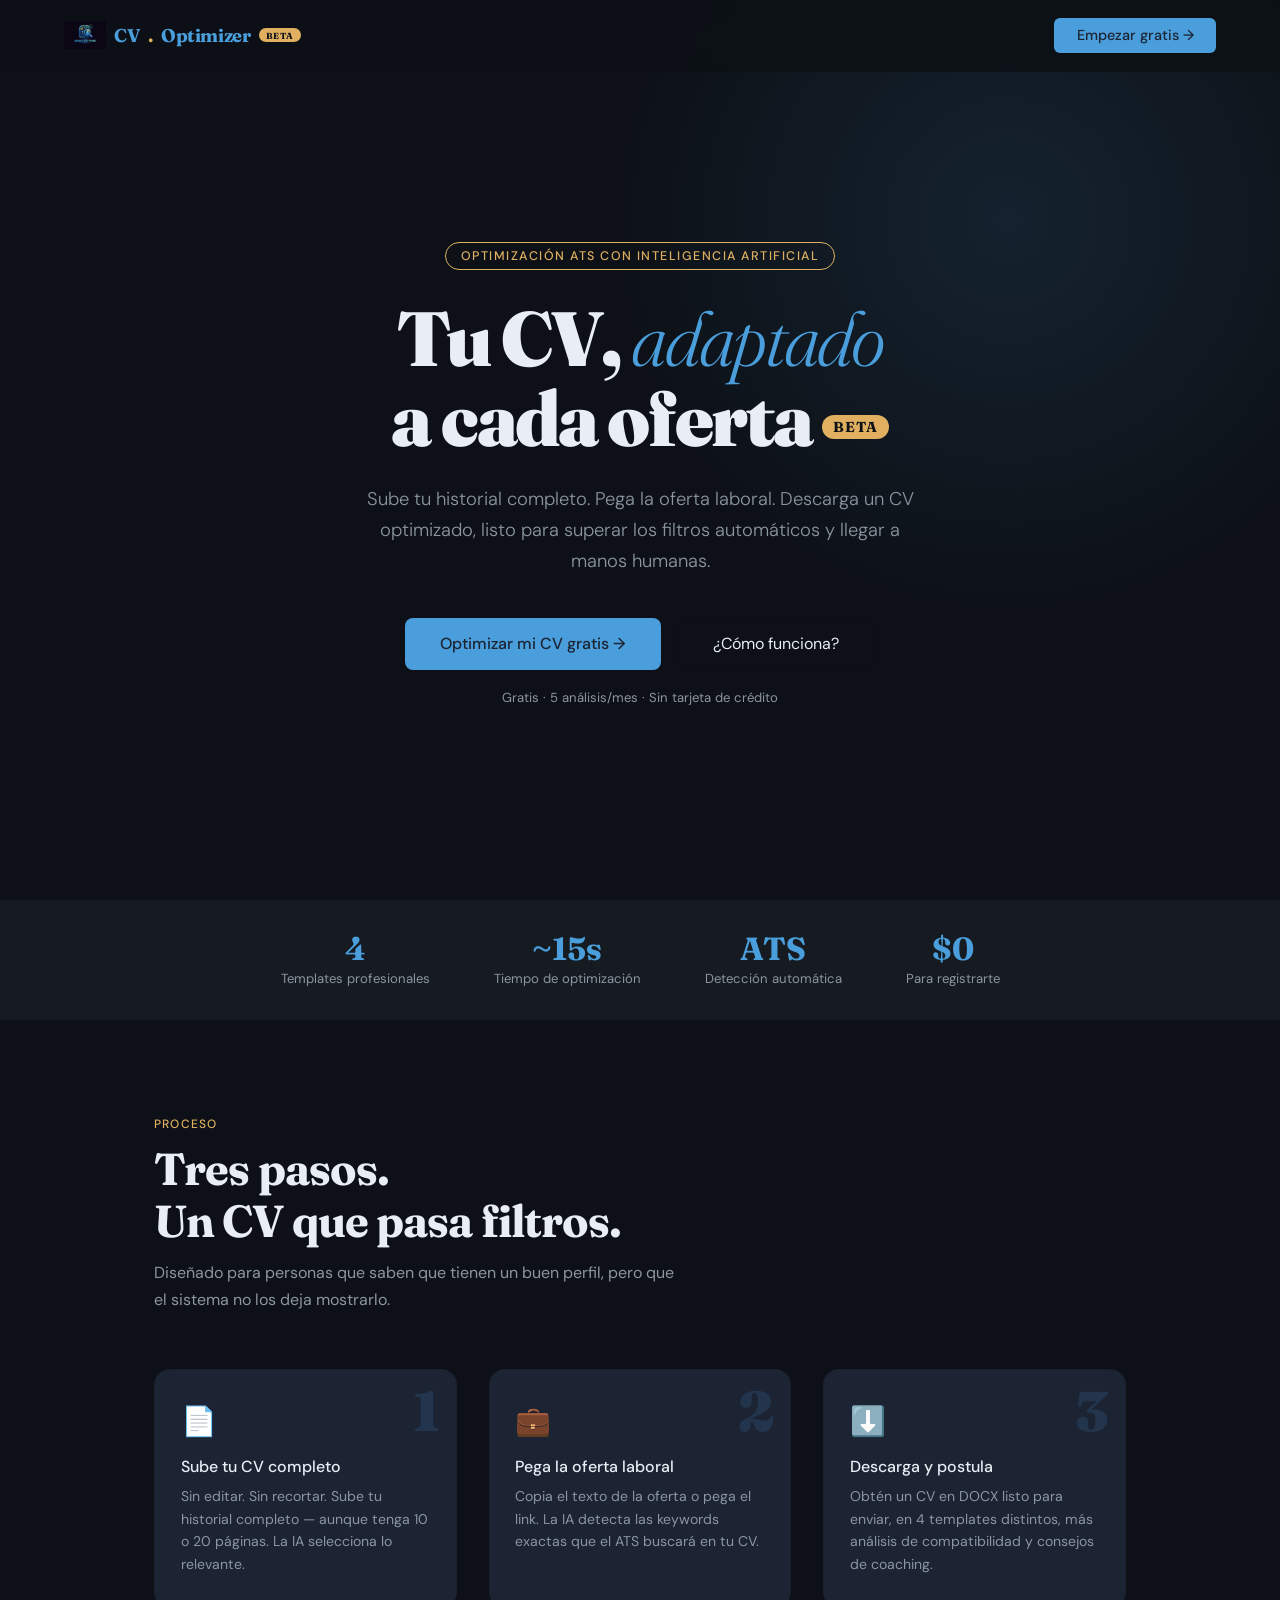
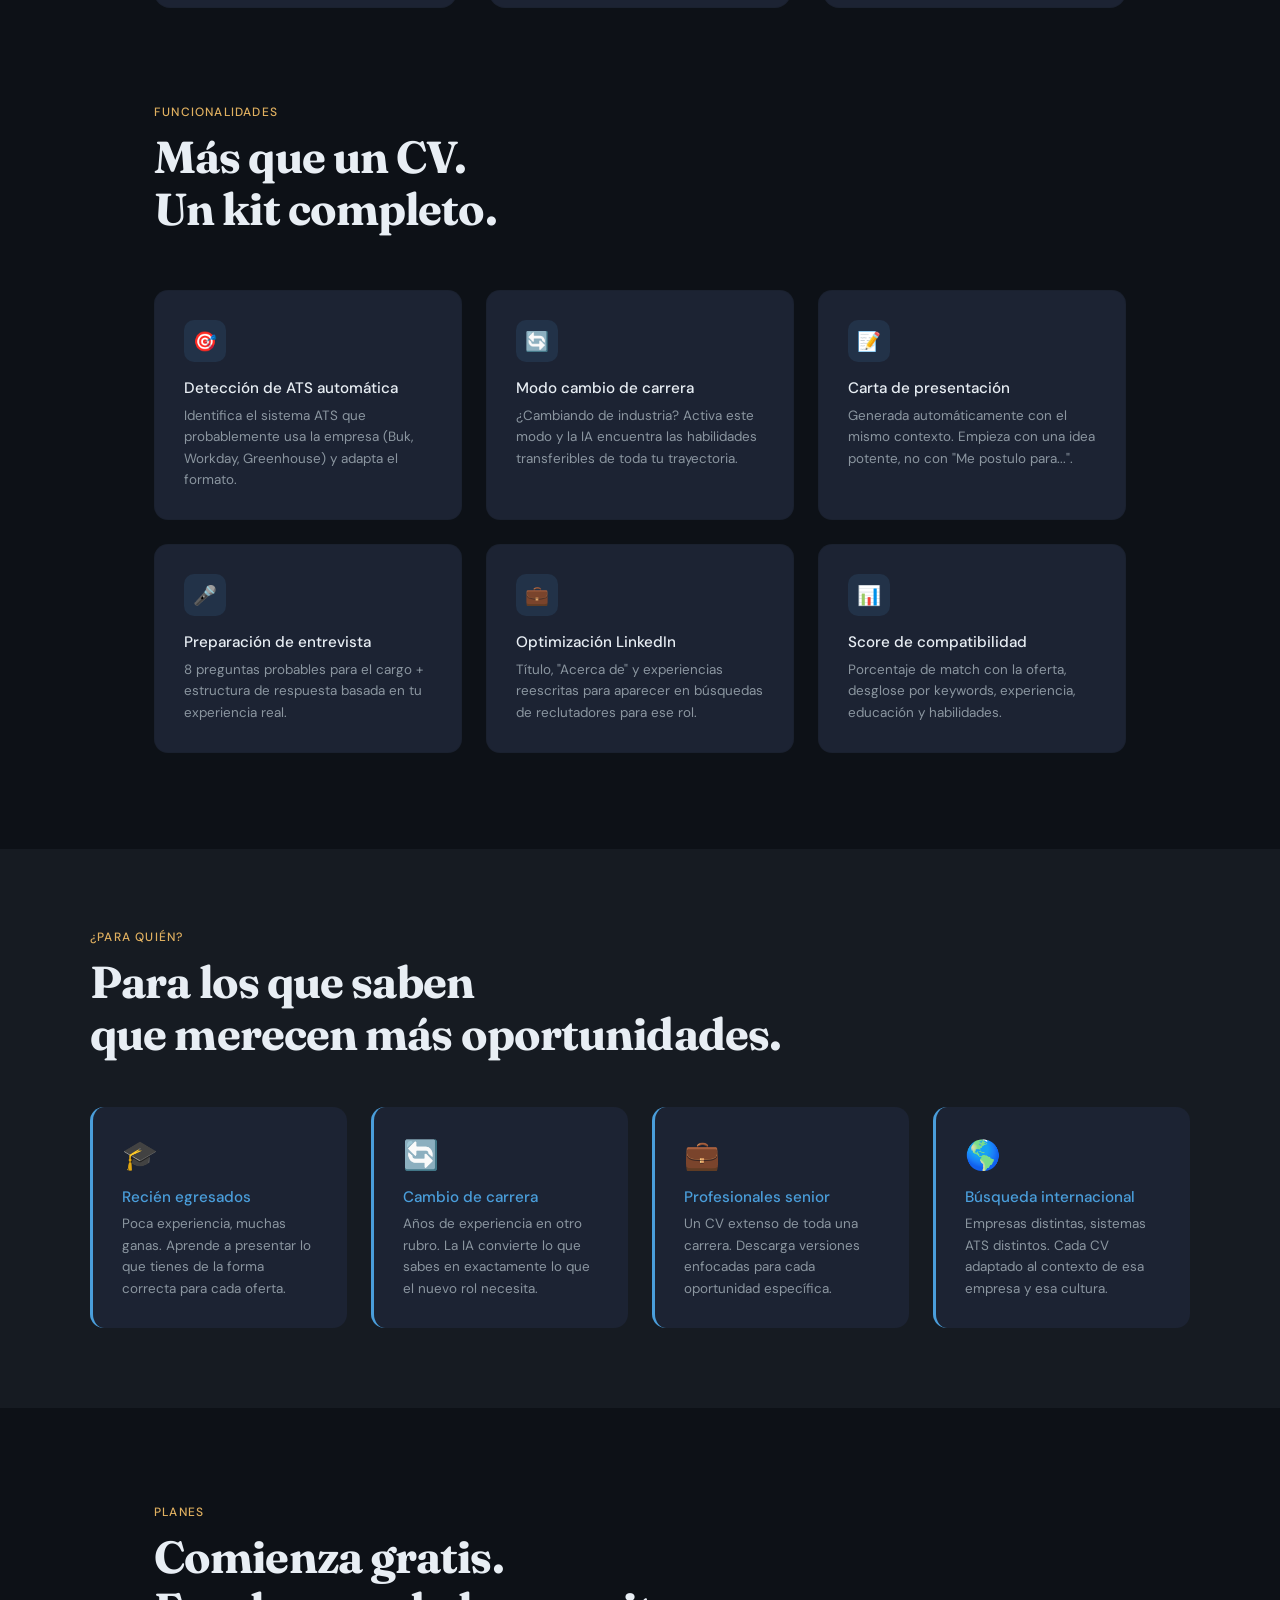
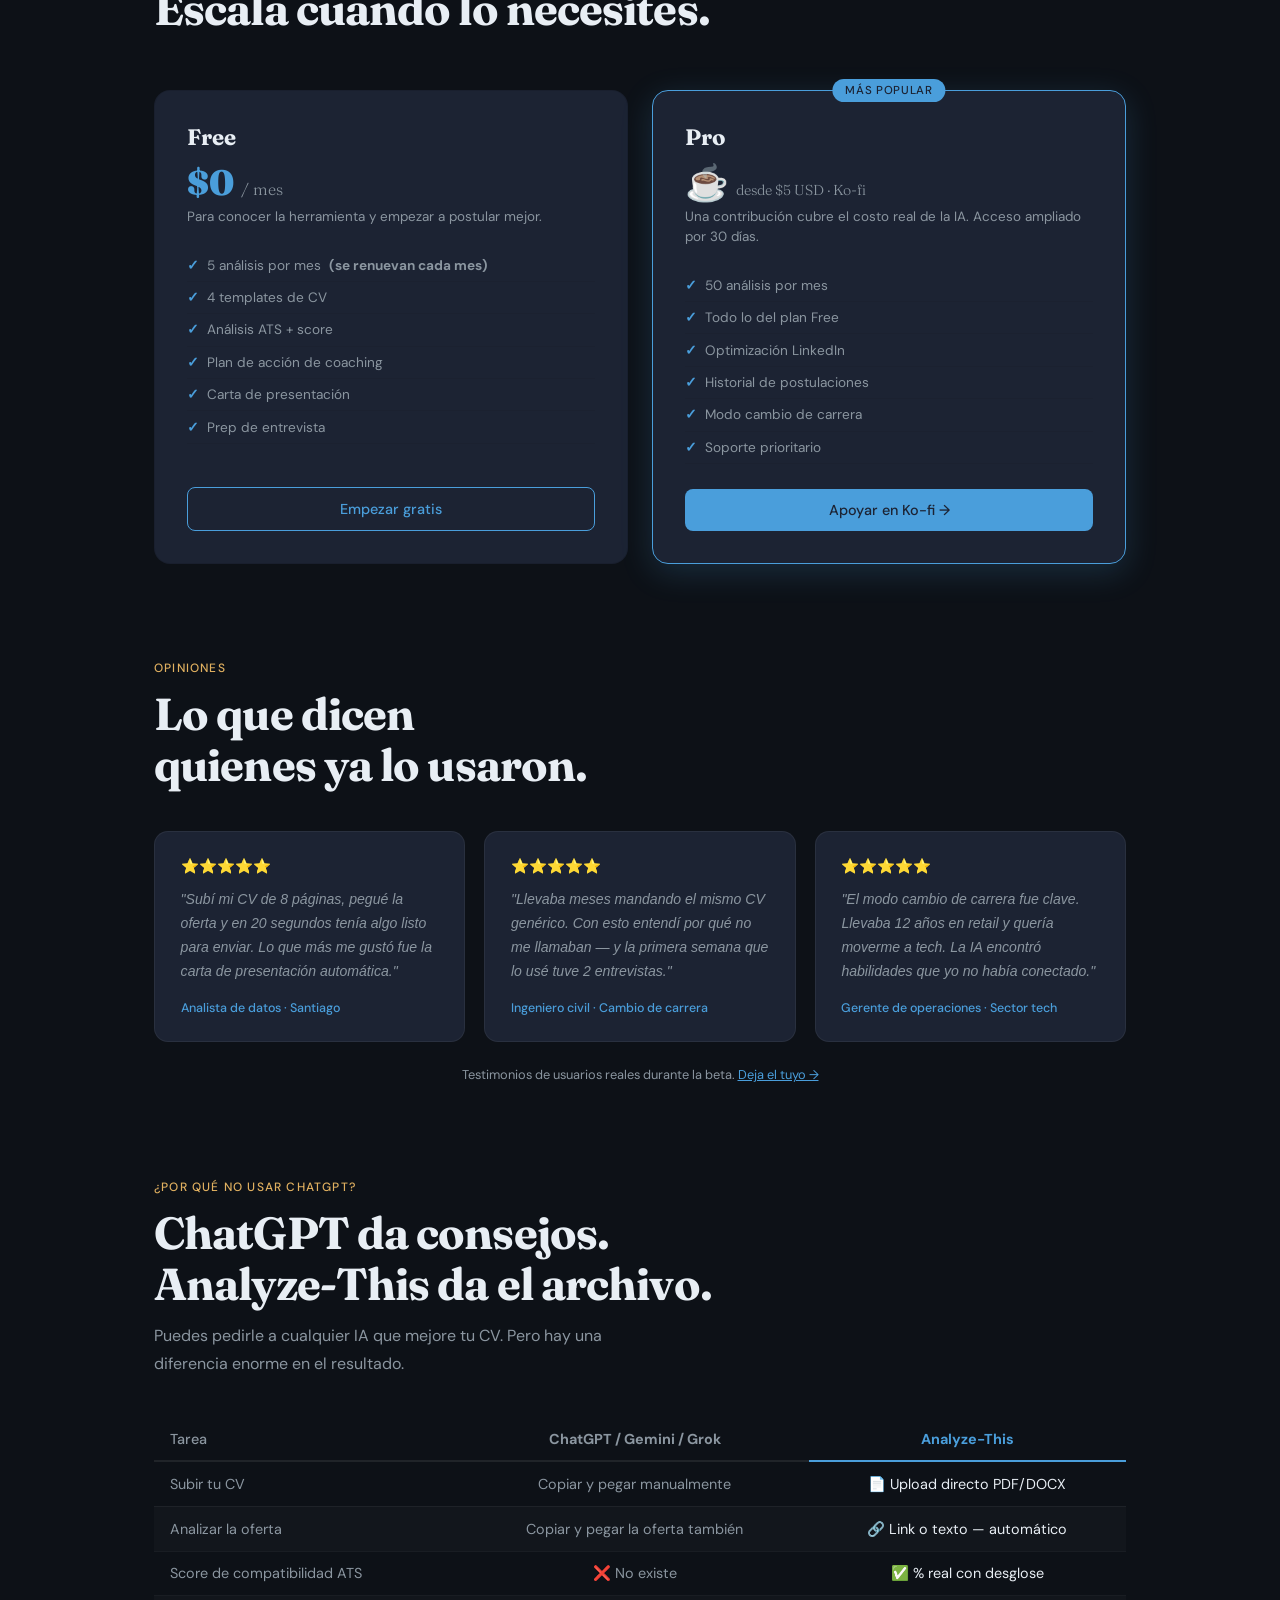
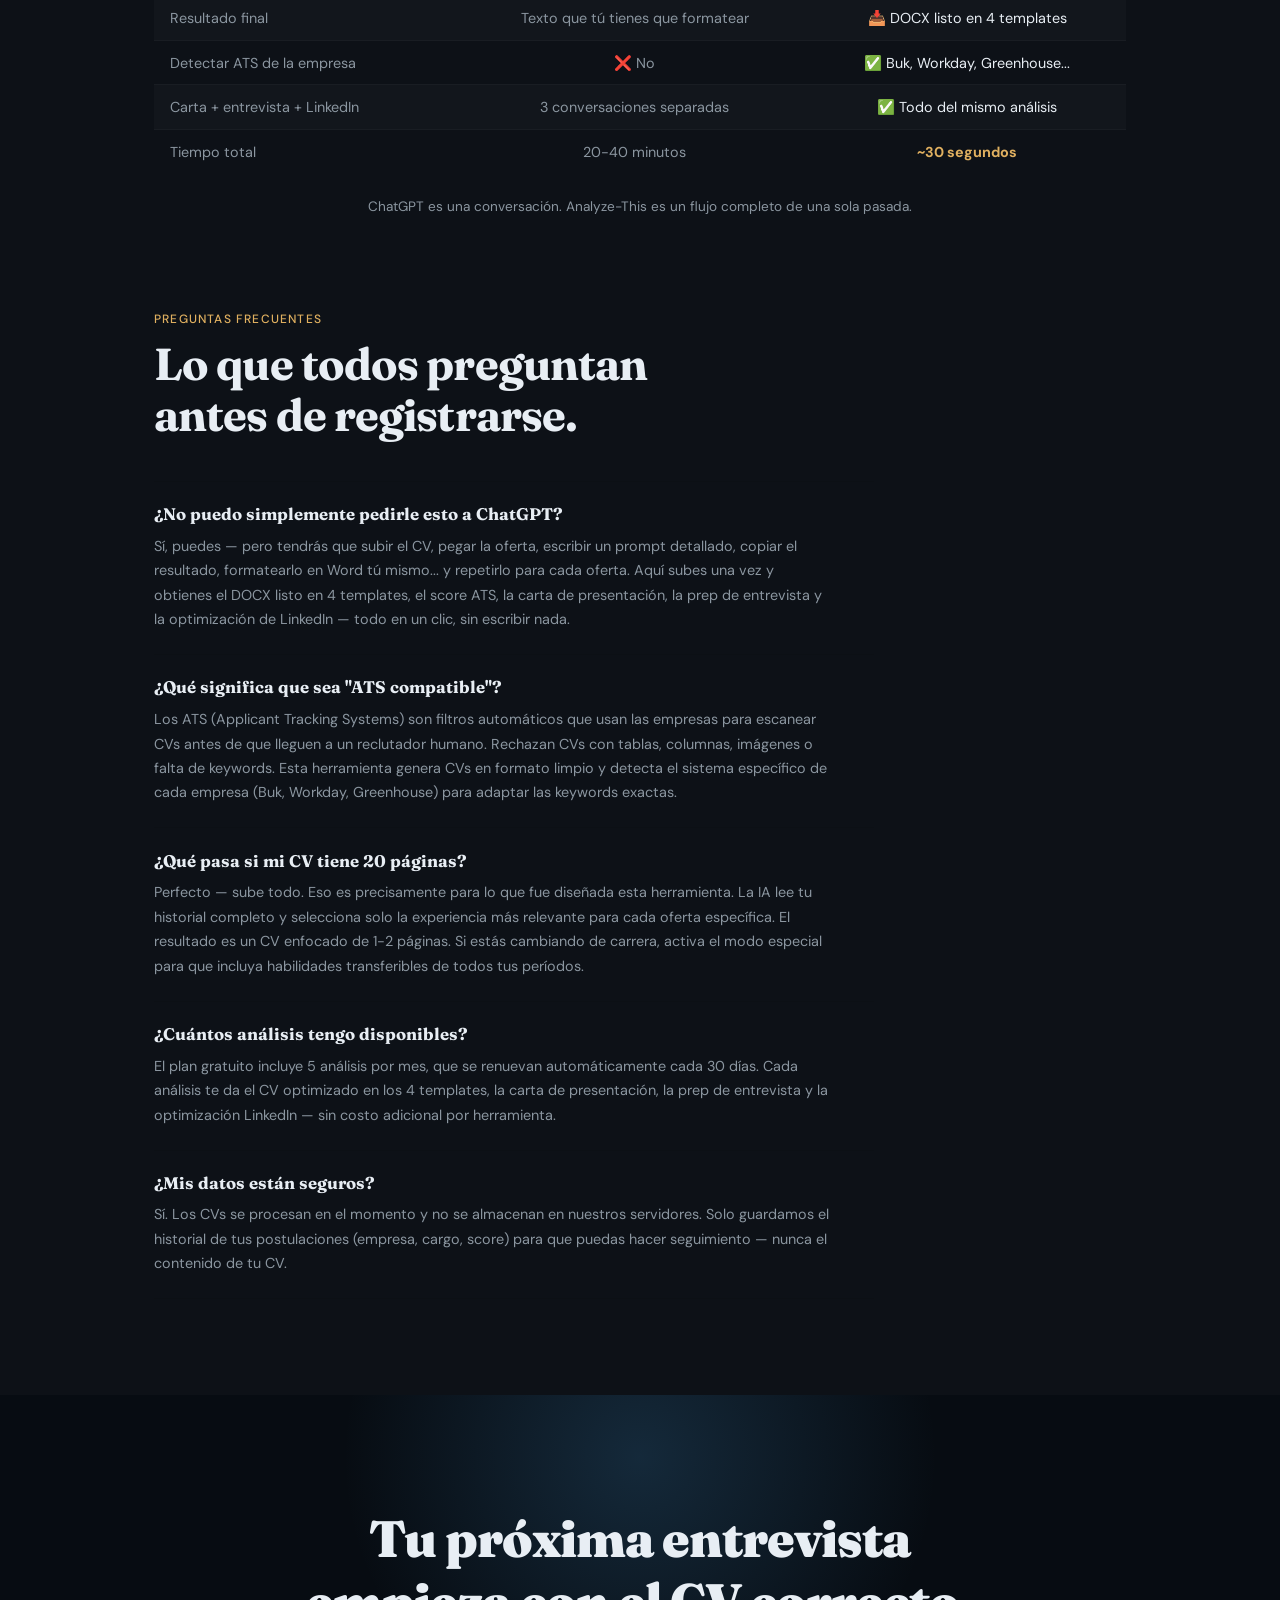
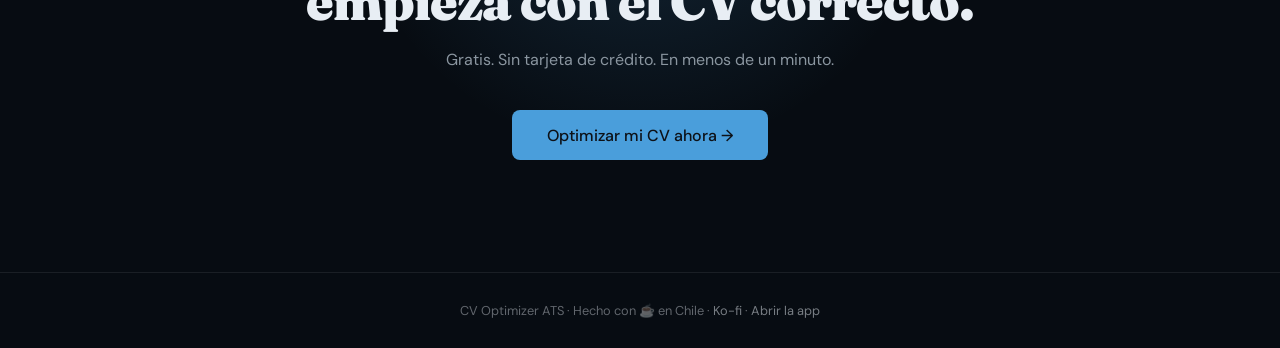
==== commit 4a6d4f87: "Add files via upload" ====
--- a/index.html
+++ b/index.html
@@ -5,6 +5,27 @@
   <meta name="viewport" content="width=device-width, initial-scale=1.0">
   <title>CV Optimizer ATS — Dark · Tu experiencia, optimizada para cada oportunidad</title>
   <meta name="description" content="Sube tu CV completo, pega la oferta laboral, descarga tu CV adaptado y listo para enviar. Supera los filtros ATS automáticos.">
+
+  <!-- Favicon -->
+  <link rel="icon" type="image/x-icon" href="favicon.ico">
+  <link rel="apple-touch-icon" href="og-image.png">
+
+  <!-- Open Graph — WhatsApp, LinkedIn, Twitter preview -->
+  <meta property="og:type"        content="website">
+  <meta property="og:url"         content="https://jon-fen.github.io/Analyze-this/">
+  <meta property="og:title"       content="Analyze-This · CV Optimizer ATS">
+  <meta property="og:description" content="Sube tu CV completo, pega la oferta y descarga un CV optimizado listo para enviar. ATS detection, coaching personalizado y carta de presentación incluidos. Gratis.">
+  <meta property="og:image"       content="https://jon-fen.github.io/Analyze-this/og-image.png">
+  <meta property="og:image:width" content="512">
+  <meta property="og:image:height"content="512">
+  <meta property="og:locale"      content="es_CL">
+
+  <!-- WhatsApp specifically uses these -->
+  <meta name="twitter:card"        content="summary">
+  <meta name="twitter:title"       content="Analyze-This · CV Optimizer ATS">
+  <meta name="twitter:description" content="Tu CV, optimizado para cada oferta. Gratis · 5 análisis/mes.">
+  <meta name="twitter:image"       content="https://jon-fen.github.io/Analyze-this/og-image.png">
+
   <link rel="preconnect" href="https://fonts.googleapis.com">
   <link href="https://fonts.googleapis.com/css2?family=Fraunces:ital,wght@0,300;0,700;0,900;1,300&family=DM+Sans:wght@300;400;500&display=swap" rel="stylesheet">
   <style>
@@ -582,6 +603,72 @@
     </p>
   </section>
 
+  <!-- VS CHAT AI -->
+  <section class="section" style="padding-top:0">
+    <div class="reveal">
+      <p class="section-label">¿Por qué no usar ChatGPT?</p>
+      <h2 class="section-title">ChatGPT da consejos.<br>Analyze-This da el archivo.</h2>
+      <p class="section-sub">Puedes pedirle a cualquier IA que mejore tu CV. Pero hay una diferencia enorme en el resultado.</p>
+    </div>
+
+    <div style="margin-top:2.5rem;overflow-x:auto" class="reveal">
+      <table style="width:100%;border-collapse:collapse;font-size:0.9rem">
+        <thead>
+          <tr>
+            <th style="text-align:left;padding:0.8rem 1rem;color:var(--muted);font-weight:500;border-bottom:2px solid rgba(255,255,255,0.08)">Tarea</th>
+            <th style="text-align:center;padding:0.8rem 1rem;border-bottom:2px solid rgba(255,255,255,0.08)">
+              <span style="color:var(--muted)">ChatGPT / Gemini / Grok</span>
+            </th>
+            <th style="text-align:center;padding:0.8rem 1rem;border-bottom:2px solid var(--blue)">
+              <span style="color:var(--blue);font-weight:700">Analyze-This</span>
+            </th>
+          </tr>
+        </thead>
+        <tbody>
+          <tr style="border-bottom:1px solid rgba(255,255,255,0.05)">
+            <td style="padding:0.8rem 1rem;color:var(--muted)">Subir tu CV</td>
+            <td style="text-align:center;padding:0.8rem;color:var(--muted)">Copiar y pegar manualmente</td>
+            <td style="text-align:center;padding:0.8rem;color:var(--ink)">📄 Upload directo PDF/DOCX</td>
+          </tr>
+          <tr style="border-bottom:1px solid rgba(255,255,255,0.05);background:rgba(255,255,255,0.02)">
+            <td style="padding:0.8rem 1rem;color:var(--muted)">Analizar la oferta</td>
+            <td style="text-align:center;padding:0.8rem;color:var(--muted)">Copiar y pegar la oferta también</td>
+            <td style="text-align:center;padding:0.8rem;color:var(--ink)">🔗 Link o texto — automático</td>
+          </tr>
+          <tr style="border-bottom:1px solid rgba(255,255,255,0.05)">
+            <td style="padding:0.8rem 1rem;color:var(--muted)">Score de compatibilidad ATS</td>
+            <td style="text-align:center;padding:0.8rem;color:var(--muted)">❌ No existe</td>
+            <td style="text-align:center;padding:0.8rem;color:var(--ink)">✅ % real con desglose</td>
+          </tr>
+          <tr style="border-bottom:1px solid rgba(255,255,255,0.05);background:rgba(255,255,255,0.02)">
+            <td style="padding:0.8rem 1rem;color:var(--muted)">Resultado final</td>
+            <td style="text-align:center;padding:0.8rem;color:var(--muted)">Texto que tú tienes que formatear</td>
+            <td style="text-align:center;padding:0.8rem;color:var(--ink)">📥 DOCX listo en 4 templates</td>
+          </tr>
+          <tr style="border-bottom:1px solid rgba(255,255,255,0.05)">
+            <td style="padding:0.8rem 1rem;color:var(--muted)">Detectar ATS de la empresa</td>
+            <td style="text-align:center;padding:0.8rem;color:var(--muted)">❌ No</td>
+            <td style="text-align:center;padding:0.8rem;color:var(--ink)">✅ Buk, Workday, Greenhouse...</td>
+          </tr>
+          <tr style="border-bottom:1px solid rgba(255,255,255,0.05);background:rgba(255,255,255,0.02)">
+            <td style="padding:0.8rem 1rem;color:var(--muted)">Carta + entrevista + LinkedIn</td>
+            <td style="text-align:center;padding:0.8rem;color:var(--muted)">3 conversaciones separadas</td>
+            <td style="text-align:center;padding:0.8rem;color:var(--ink)">✅ Todo del mismo análisis</td>
+          </tr>
+          <tr>
+            <td style="padding:0.8rem 1rem;color:var(--muted)">Tiempo total</td>
+            <td style="text-align:center;padding:0.8rem;color:var(--muted)">20-40 minutos</td>
+            <td style="text-align:center;padding:0.8rem;color:var(--gold);font-weight:700">~30 segundos</td>
+          </tr>
+        </tbody>
+      </table>
+    </div>
+
+    <p class="reveal" style="text-align:center;margin-top:1.5rem;font-size:0.85rem;color:var(--muted)">
+      ChatGPT es una conversación. Analyze-This es un flujo completo de una sola pasada.
+    </p>
+  </section>
+
   <!-- FAQ -->
   <section class="section" id="faq" style="padding-top:0">
     <div class="reveal">
